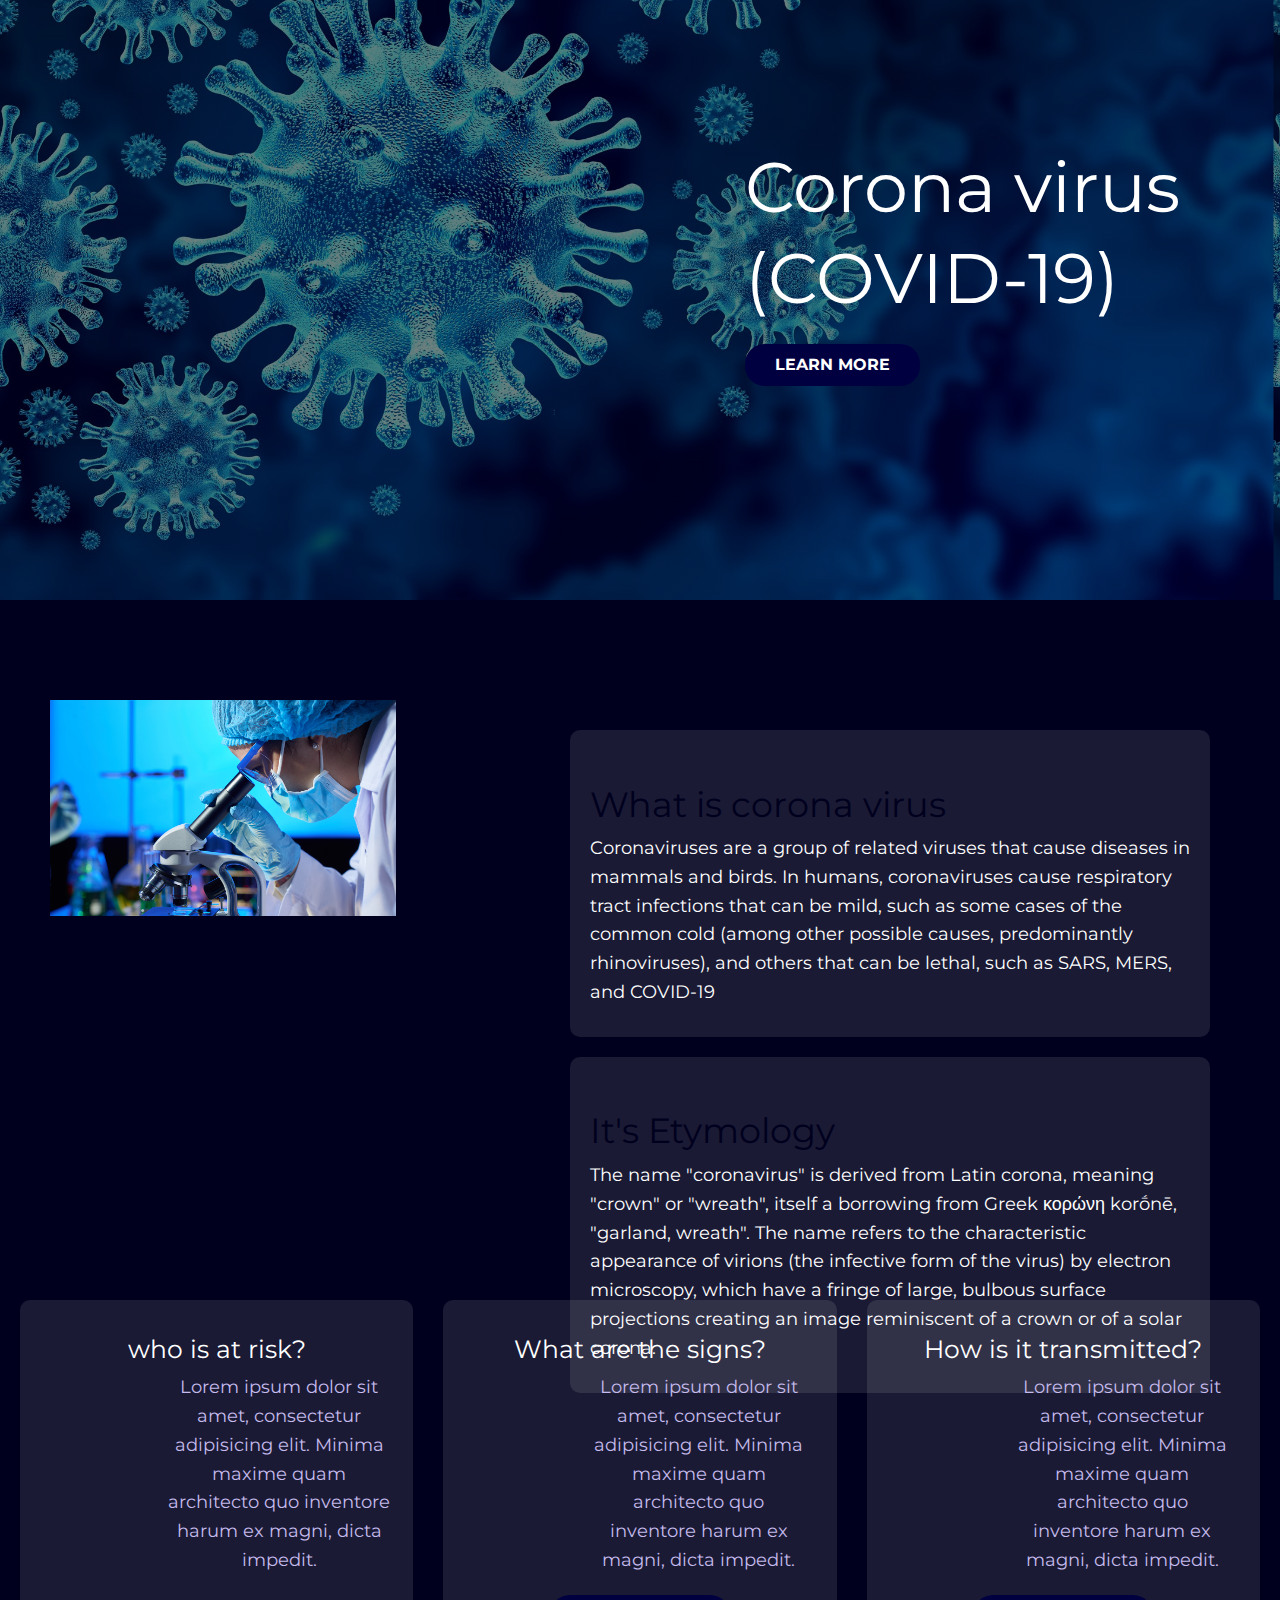
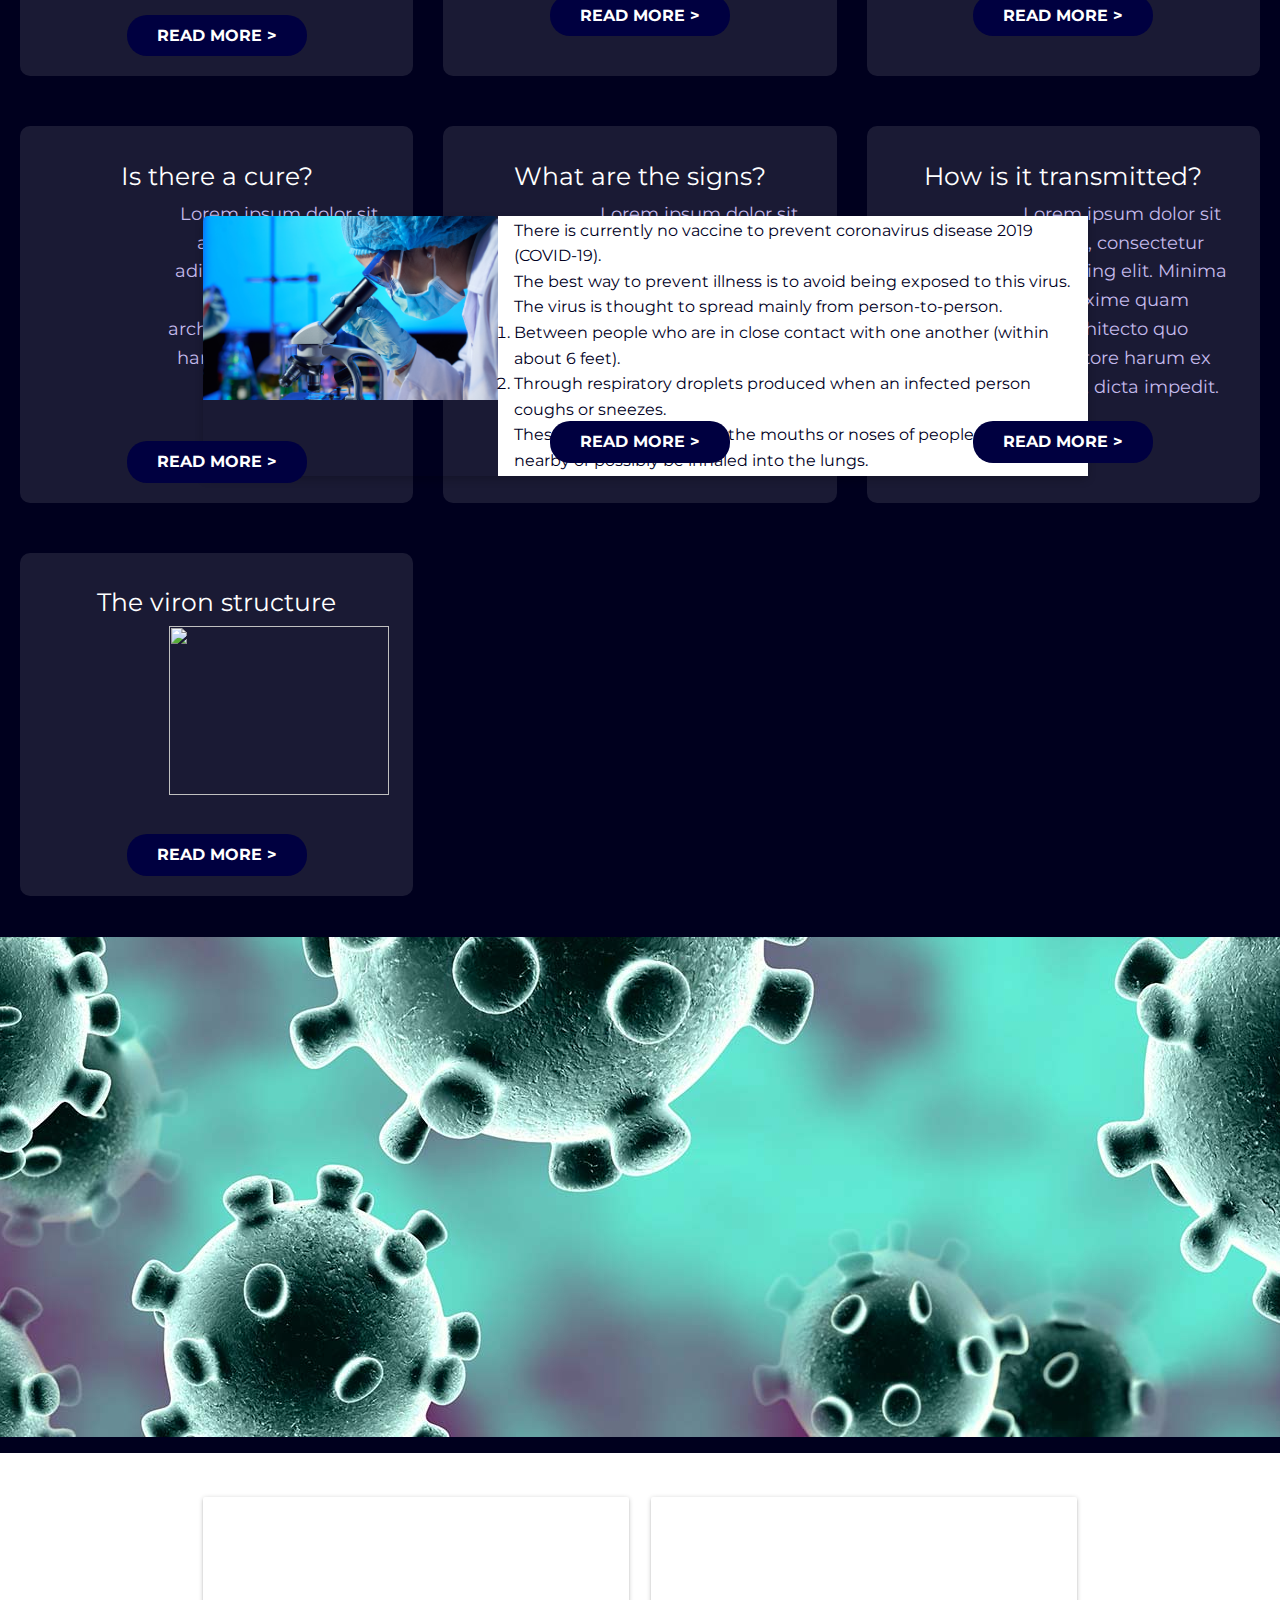
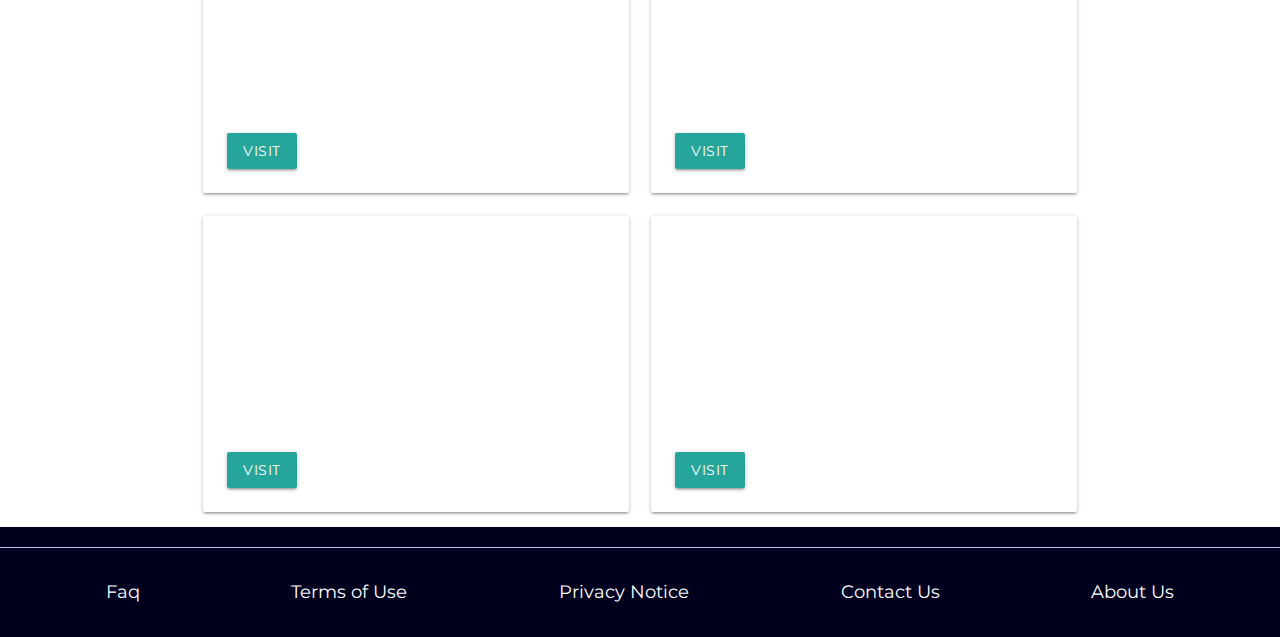
==== test.html @ 448b1ced "responsiveness" ====
<!DOCTYPE html>
<html lang="en">

<head>
    <meta charset="UTF-8">
    <meta name="viewport" content="width=device-width, initial-scale=1.0">
    <title>corona virus</title>
    <!-- font awesome -->
    <link rel="stylesheet" href="https://cdnjs.cloudflare.com/ajax/libs/font-awesome/5.13.0/css/all.min.css"
        integrity="sha256-h20CPZ0QyXlBuAw7A+KluUYx/3pK+c7lYEpqLTlxjYQ=" crossorigin="anonymous" />

    <!-- Compiled and minified materialize CSS -->
    <link rel="stylesheet" href="https://cdnjs.cloudflare.com/ajax/libs/materialize/1.0.0/css/materialize.min.css">

    <!-- local css -->
    <link rel="stylesheet" href="./css/style.css">
</head>

<body>
    <section class="section section-top">
        <div class="content rellax" data-rellax-speed="-1">
            <h1>Corona virus <br> (COVID-19)</h1>
            <a href="#" class="btns btn-primary">Learn More</a>
        </div>
    </section>

    <section class="section section-stream">
        <img class="play rellax" src="./imgs/showcase1.jpg" alt="" data-rellax-speed="1" data-rellax-xs-speed="5" />
        <div class="content rellax" data-rellax-speed="10">
            <div>
                <h2 class="primary-text">What is corona virus</h2>
                <p>
                    Coronaviruses are a group of related viruses that cause diseases in mammals and birds. In humans,
                    coronaviruses cause respiratory tract infections that can be mild, such as some cases of the common
                    cold (among other possible causes, predominantly rhinoviruses), and others that can be lethal, such
                    as SARS, MERS, and COVID-19
                </p>
            </div>
            <div>
                <h2 class="primary-text">It's Etymology</h2 class="secondary-text">
                <p>The name "coronavirus" is derived from Latin corona, meaning "crown" or "wreath", itself a borrowing
                    from Greek κορώνη korṓnē, "garland, wreath". The name refers to the characteristic appearance of
                    virions (the infective form of the virus) by electron microscopy, which have a fringe of large,
                    bulbous surface projections creating an image reminiscent of a crown or of a solar corona. </p>
            </div>
        </div>
    </section>

    <section class="section section-grid">
        <div class="rellax" data-rellax-speed="7" data-rellax-xs-speed="3">
            <div class="col s12 m4 l4">
                <h5 class="service-heading">who is at risk?</h5>
                <div class="row">
                    <div class="col s12 m3 l4">
                        <i class=" 	fa fa-heartbeat"></i>
                    </div>
                    <div class="col s12 m9 l8">
                        <p>Lorem ipsum dolor sit amet, consectetur adipisicing elit. Minima maxime
                            quam
                            architecto quo inventore harum ex magni, dicta impedit.</p>
                    </div>
                </div>
                <a href="#" class="waves-effect btns">Read more ></a>
            </div>
        </div>
        <div class="rellax" data-rellax-speed="4" data-rellax-xs-speed="3">
            <h5 class="service-heading">What are the signs?</h5>
            <div class="row">
                <div class="col s12 m3 l4">

                    <i class="fa fa-user-md"></i>
                </div>
                <div class="col s12 m9 l8">
                    <p>Lorem ipsum dolor sit amet, consectetur adipisicing elit. Minima maxime
                        quam
                        architecto quo inventore harum ex magni, dicta impedit.</p>

                </div>
                <a href="#" class="waves-effect btns">Read more ></a>
            </div>
        </div>
        <div class="rellax" data-rellax-speed="3" data-rellax-xs-speed="3">
            <h5 class="service-heading">How is it transmitted?</h5>
            <div class="row">
                <div class="col s12 m3 l4">

                    <i class="fa fa-medkit"></i>
                </div>
                <div class="col s12 m9 l8">
                    <p>Lorem ipsum dolor sit amet, consectetur adipisicing elit. Minima maxime
                        quam
                        architecto quo inventore harum ex magni, dicta impedit.</p>
                </div>
                <a href="#" class="waves-effect btns">Read more ></a>
            </div>
        </div>

        <!-- two -->
        <div class="rellax" data-rellax-speed="6" data-rellax-xs-speed="3">
            <div class="col s12 m4 l4">
                <h5 class="service-heading">Is there a cure?</h5>
                <div class="row">
                    <div class="col s12 m3 l4">
                        <i class=" 	fa fa-ambulance"></i>
                    </div>
                    <div class="col s12 m9 l8">
                        <p>Lorem ipsum dolor sit amet, consectetur adipisicing elit. Minima maxime
                            quam
                            architecto quo inventore harum ex magni, dicta impedit.</p>
                    </div>
                </div>
                <a href="#" class="waves-effect btns">Read more ></a>
            </div>
        </div>
        <div class="rellax" data-rellax-speed="4" data-rellax-xs-speed="3">
            <h5 class="service-heading">What are the signs?</h5>
            <div class="row">
                <div class="col s12 m3 l4">

                    <i class="fa fa-stethoscope"></i>
                </div>
                <div class="col s12 m9 l8">
                    <p>Lorem ipsum dolor sit amet, consectetur adipisicing elit. Minima maxime
                        quam
                        architecto quo inventore harum ex magni, dicta impedit.</p>

                </div>
                <a href="#" class="waves-effect btns">Read more ></a>
            </div>
        </div>
        <div class="rellax" data-rellax-speed="3" data-rellax-xs-speed="3">
            <h5 class="service-heading">How is it transmitted?</h5>
            <div class="row">
                <div class="col s12 m3 l4">

                    <i class="fa fa-wheelchair"></i>
                </div>
                <div class="col s12 m9 l8">
                    <p>Lorem ipsum dolor sit amet, consectetur adipisicing elit. Minima maxime
                        quam
                        architecto quo inventore harum ex magni, dicta impedit.</p>
                </div>
                <a href="#" class="waves-effect btns">Read more ></a>
            </div>
        </div>

        <div class="rellax" data-rellax-speed="6" data-rellax-xs-speed="3">
            <div class="col s12 m4 l4">
                <h5 class="service-heading">The viron structure</h5>
                <div class="row">
                    <div class="col s12 m3 l4">
                        <i class=" 	fa fa-virus"></i>
                    </div>
                    <div class="col s12 m9 l8">
                        <img alt=""
                            src="//upload.wikimedia.org/wikipedia/commons/thumb/e/e5/Coronavirus_virion_structure.svg/220px-Coronavirus_virion_structure.svg.png"
                            decoding="async" class="thumbimage"
                            srcset="//upload.wikimedia.org/wikipedia/commons/thumb/e/e5/Coronavirus_virion_structure.svg/330px-Coronavirus_virion_structure.svg.png 1.5x, //upload.wikimedia.org/wikipedia/commons/thumb/e/e5/Coronavirus_virion_structure.svg/440px-Coronavirus_virion_structure.svg.png 2x"
                            data-file-width="512" data-file-height="393" width="220" height="169">
                    </div>
                </div>
                <a href="#" class="waves-effect btns">Read more ></a>
            </div>
        </div>
    </section>

    <section class="card-area container">
        <div class="row">
            <div class="col s12">
                <div class="card-item">
                    <img src="./imgs/showcase1.jpg" class="responsive-img" alt="Avatar">
                    <div class="caption">
                        <ul>
                            <li>There is currently no vaccine to prevent coronavirus disease 2019
                                (COVID-19).</li>
                            <li>The best way to prevent illness is to avoid being exposed to this virus.
                            </li>
                            <li>The virus is thought to spread mainly from person-to-person.
                                <ol>
                                    <li>Between people who are in close contact with one another (within
                                        about 6 feet).</li>
                                    <li>Through respiratory droplets produced when an infected person coughs
                                        or sneezes.</li>
                                </ol>
                            </li>
                            <li>These droplets can land in the mouths or noses of people who are nearby or
                                possibly be inhaled into the lungs.</li>
                
                        </ul>
                    </div>
                  </div> 
                  
            </div>
        </div>
    </section>
    <!-- parallax section -->

    <section class="parrallax">

        <div class="parallax-container">
            <div class="parallax"><img src="./imgs/coronavirus_1.jpg"></div>
        </div>
        <article class="article white">
            <h5>Info from Centers for disease control</h5>
            <div class="row container">
                <div class="col s12 m6 l6">
                    <div class="iframe card-panel hoverable">
                        <span class="title">
                            <h5>health proffessionals</h5>
                        </span>
                        <iframe height="100%" width="100%"
                            src="https://www.cdc.gov/coronavirus/2019-ncov/hcp/index.html" frameborder="0"></iframe>
                        <a href="https://www.cdc.gov/coronavirus/2019-ncov/hcp/index.html" class="btn">Visit</a>
                    </div>
                </div>
                <div class="col s12 m6 l6">
                    <div class="iframe card-panel hoverable">
                        <span class="title">
                            <h5>healthcare-facilities</h5>
                        </span>
                        <iframe height="100%" width="100%"
                            src="https://www.cdc.gov/coronavirus/2019-ncov/healthcare-facilities/index.html"
                            frameborder="0"></iframe>
                        <a href="https://www.cdc.gov/coronavirus/2019-ncov/healthcare-facilities/index.html"
                            class="btn">Visit</a>
                    </div>
                </div>
                <div class="col s12 m6 l6">
                    <div class="iframe card-panel hoverable">
                        <span class="title">
                            <h5>laboratory</h5>
                        </span>
                        <iframe height="100%" width="100%"
                            src="https://www.cdc.gov/coronavirus/2019-ncov/lab/index.html" frameborder="0"></iframe>
                        <a href="https://www.cdc.gov/coronavirus/2019-ncov/lab/index.html" class="btn">Visit</a>
                    </div>
                </div>
                <div class="col s12 m6 l6">
                    <div class="iframe card-panel hoverable">
                        <span class="title">
                            <h5>laboratory</h5>
                        </span>
                        <iframe height="100%" width="100%"
                            src="https://www.cdc.gov/coronavirus/2019-ncov/lab/index.html" frameborder="0"></iframe>
                        <a href="https://www.cdc.gov/coronavirus/2019-ncov/lab/index.html" class="btn">Visit</a>
                    </div>
                </div>
            </div>
        </article>

    </section>

    <footer class="footer">
        <ul>
            <li><a href="#">Faq</a></li>
            <li><a href="#">Terms of Use</a></li>
            <li><a href="#">Privacy Notice</a></li>
            <li><a href="#">Contact Us</a></li>
            <li><a href="#">About Us</a></li>
        </ul>

        <!-- rellax library -->
        <script src="https://cdnjs.cloudflare.com/ajax/libs/rellax/1.12.1/rellax.min.js"
            integrity="sha256-+xf9aJnHocnmrigq2hIDJGBSAnJdF5NH+Ooe5J2PHiI=" crossorigin="anonymous"></script>

        <!-- Compiled and minified materialize JavaScript -->
        <script src="https://cdnjs.cloudflare.com/ajax/libs/materialize/1.0.0/js/materialize.min.js"></script>

        <script>
            M.AutoInit()
        </script>

        <script src="./js/script.js"></script>
</body>

</html>
---- css/style.css ----
/* globals */
@import url('https://fonts.googleapis.com/css?family=Montserrat&display=swap');

:root {
    /* --primary-color: #2d2254; */
    /* --primary-color:#000040; */
	/* --secondary--color: #f5c42f; */
    --primary-color:#00001E;
    --secondary--color:#000040;
	--text-color: #c5bbec;
}

* {
	box-sizing: border-box;
	margin: 0;
	padding: 0;
}

body {
	font-family: 'Montserrat', sans-serif;
	background: var(--primary-color);
	color: #fff;
	font-size: 18px;
	line-height: 1.6;
}

h1,
h2,
h3,
p {
	margin-bottom: 10px;
}

a {
	text-decoration: none;
	color: #fff;
}

ul {
	list-style: none;
}

.btns {
	display: inline-block;
	border: 0;
	background: var(--secondary--color);
	color: #fff;
	border-radius: 20px;
	padding: 8px 30px !important;
	text-transform: uppercase;
	font-weight: bold;
	font-size: 16px;
	margin-top: 10px;
}

.btns:hover {
    transform: scale(0.98) !important;
    background: var(--secondary--color) !important;
}

.primary-text {
	color: var(--primary-color);
}

.secondary-text {
	color: var(--secondary--color);
}

.section {
	position: relative;
	padding: 0 20px;
}
i.fa{
    font-size: 100px;
}

/* Section Top */
.section-top {
	min-height: 600px;
    background:linear-gradient( rgba(0, 0, 0, 0.5), rgba(0, 0, 0, 0.5) ), url('../imgs/showcase.jpg') no-repeat center center/cover;
}

.section-top h1 {
	font-size: 70px;
	line-height: 1.3;
}

.section-top .content {
	position: absolute;
    top: 100px;
    right: 100px;
    /* right: 20px; */
    /* width: 55%; */
}

/* Section Stream */
.section-stream {
	min-height: 700px;
	background: url('https://i.ibb.co/bsX6RV0/bg2.png') no-repeat center center/cover;
}

.section-stream h2 {
	font-size: 35px;
}

.section-stream .play {
	width: 27%;
	position: absolute;
	top: 100px;
	left: 50px;
}

.section-stream .content {
	position: absolute;
	width: 50%;
	top: 130px;
	right: 70px;
}

.section-stream .content > div, .section-grid > div {
	background: rgba(255, 255, 255, 0.1);
	padding: 20px;
	margin-bottom: 20px;
	border-radius: 10px;
}

/* Section Grid */
.section-grid {
	display: grid;
	grid-template-columns: repeat(3, 1fr);
	grid-gap: 30px;
	text-align: center;
}

.section-grid p {
	color: var(--text-color);
}

.section-grid .dot {
	font-size: 40px;
	padding-left: 2px;
}

/* section card */
.card-area{
    position: relative;
}
.card-area .card-item{
    position: absolute;
    top: -700px;
    color: var(--primary-color);
	font-size: medium;
	box-shadow: 0 4px 8px 0 rgba(0,0,0,0.2);
	transition: 0.3s;
	border-radius: 5px; /* 5px rounded corners */
	display: grid;
	grid-template-columns: 1fr 2fr;
}
.card-area .card-item:hover {
  box-shadow: 0 8px 16px 0 rgba(0,0,0,0.2);
}
.card-area .card-item .caption {
  padding: 2px 16px;
  background: #fff;
}
.card-area .card-item img{
    border-radius: 5px 5px 0 0;
  }



/* Footer */
.footer {
	border-top: var(--text-color) 1px solid;
	padding: 30px;
	margin-top: 20px;
}

.footer ul {
	display: flex;
	align-items: center;
	justify-content: space-around;
	text-align: center;
}

/* Mobile */
@media (max-width: 700px) {
	.section-top .content,
	.section-stream .play,
	.section-stream .content {
		position: static;
		width: 100%;
	}


	.section-top {
		min-height: 200px;
		padding-top: 20px;
	}

	.section-top .content ,.card-area{
		text-align: center;
	}

	.section-top .content h1 {
		font-size: 45px;
	}

	.section-stream {
		min-height: 400px;
	}

	.section-stream .play {
		width: 50%;
		display: block;
		margin: 30px auto;
	}

	.section-grid {
		display: block;
		margin-top: 0;
	}
	.card-area .card-item{
		top: -950px;
		display: block;
		width: 100%;
		margin: 0;
		text-align: left;
	}
	.card-area .card-item .caption{

		padding: 0;
	}

	.footer ul {
		display: block;
	}
}
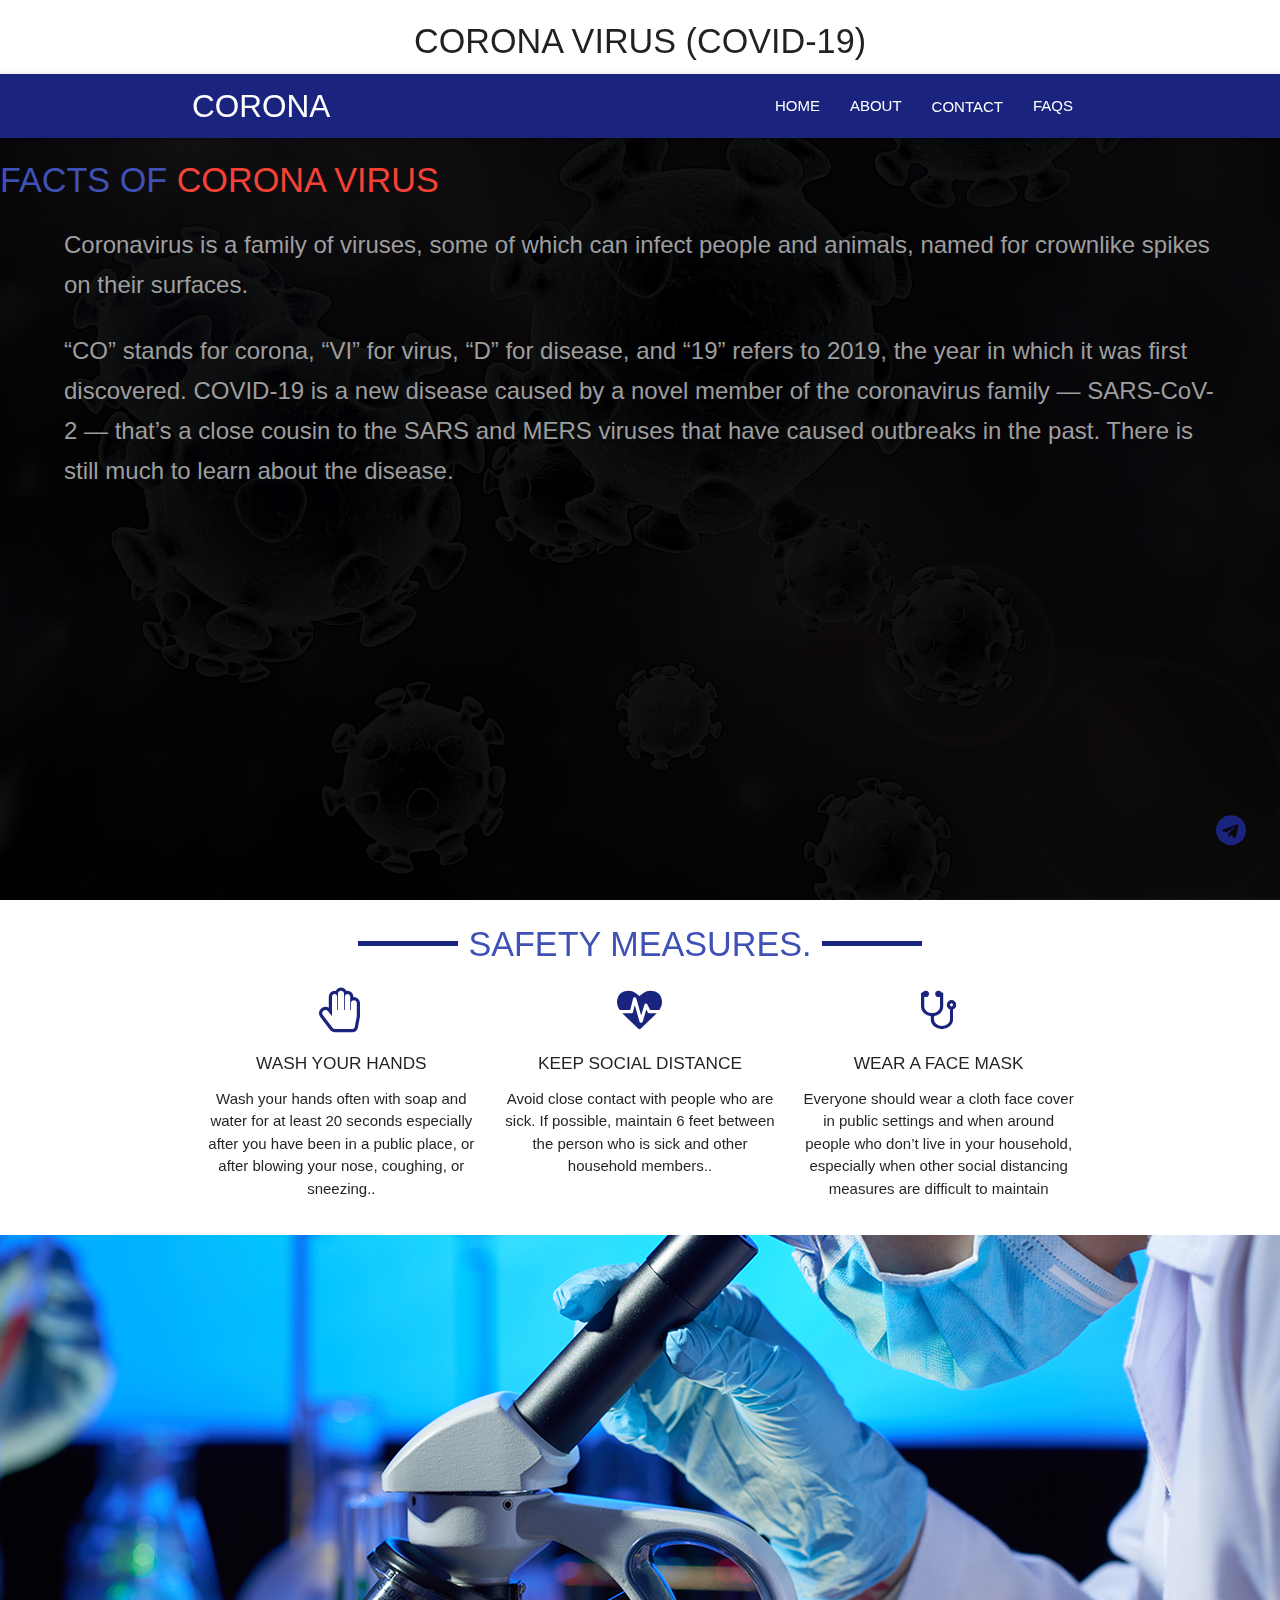
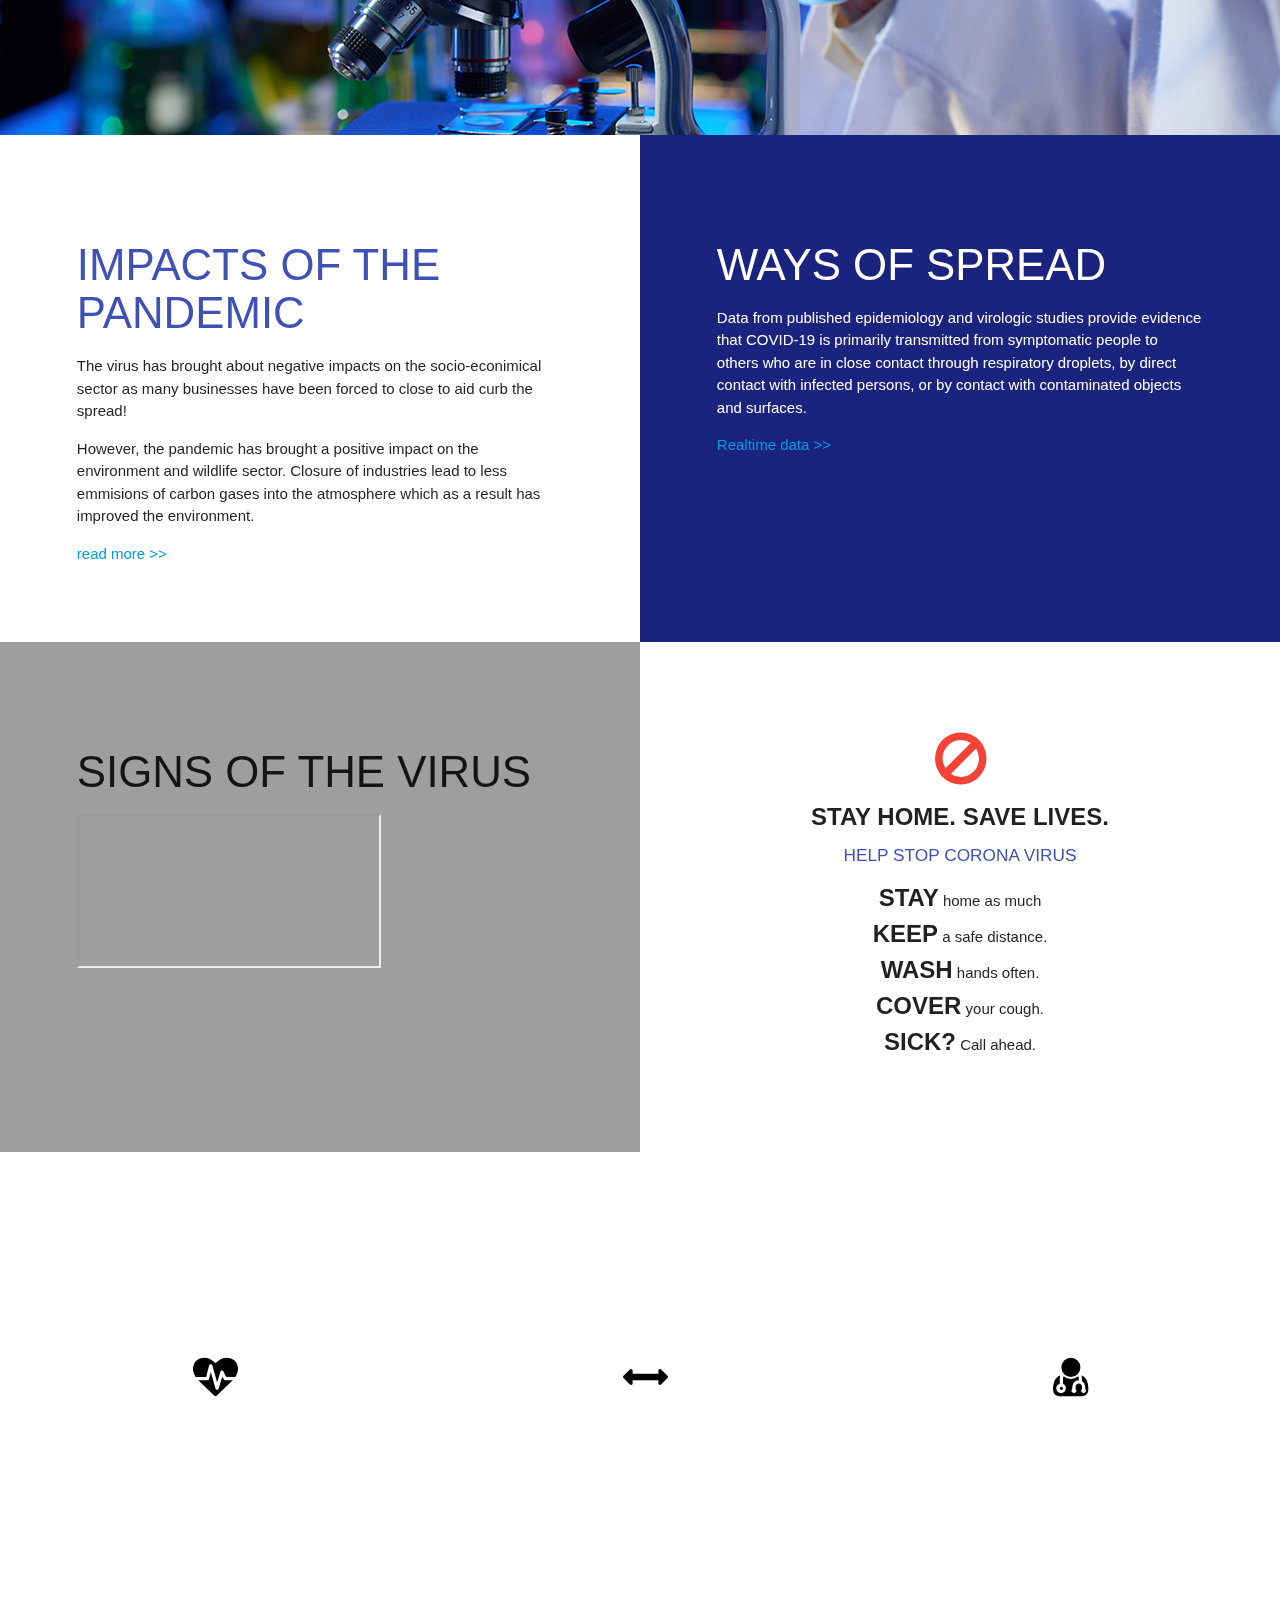
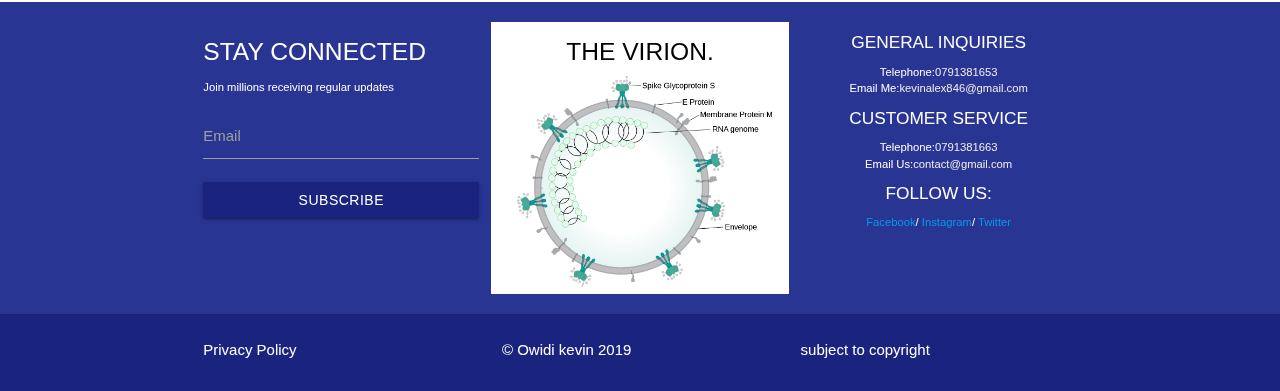
==== commit c6e8ed82: "final touches" ====
--- a/test.html
+++ b/test.html
@@ -4,273 +4,407 @@
 <head>
     <meta charset="UTF-8">
     <meta name="viewport" content="width=device-width, initial-scale=1.0">
-    <title>corona virus</title>
-    <!-- font awesome -->
-    <link rel="stylesheet" href="https://cdnjs.cloudflare.com/ajax/libs/font-awesome/5.13.0/css/all.min.css"
-        integrity="sha256-h20CPZ0QyXlBuAw7A+KluUYx/3pK+c7lYEpqLTlxjYQ=" crossorigin="anonymous" />
-
-    <!-- Compiled and minified materialize CSS -->
+    <title>Covid-19</title>
+    <!-- Compiled and minified CSS -->
     <link rel="stylesheet" href="https://cdnjs.cloudflare.com/ajax/libs/materialize/1.0.0/css/materialize.min.css">
-
-    <!-- local css -->
-    <link rel="stylesheet" href="./css/style.css">
+    <link rel="stylesheet" href="./assets/css/style.css">
+    <link rel="stylesheet" href="./assets/css/materialize.css">
+    <!-- font-awesome -->
+    <link rel="stylesheet" href="https://cdnjs.cloudflare.com/ajax/libs/font-awesome/4.7.0/css/font-awesome.min.css">
 </head>
 
 <body>
-    <section class="section section-top">
-        <div class="content rellax" data-rellax-speed="-1">
-            <h1>Corona virus <br> (COVID-19)</h1>
-            <a href="#" class="btns btn-primary">Learn More</a>
-        </div>
-    </section>
-
-    <section class="section section-stream">
-        <img class="play rellax" src="./imgs/showcase1.jpg" alt="" data-rellax-speed="1" data-rellax-xs-speed="5" />
-        <div class="content rellax" data-rellax-speed="10">
-            <div>
-                <h2 class="primary-text">What is corona virus</h2>
-                <p>
-                    Coronaviruses are a group of related viruses that cause diseases in mammals and birds. In humans,
-                    coronaviruses cause respiratory tract infections that can be mild, such as some cases of the common
-                    cold (among other possible causes, predominantly rhinoviruses), and others that can be lethal, such
-                    as SARS, MERS, and COVID-19
+    <header class="center">
+        <h4>corona virus (Covid-19)</h4>
+    </header>
+    <!-- nav -->
+    <div class="sticky-top #1a237e">
+        <nav class="#1a237e indigo darken-4">
+            <div class="nav-wrapper container">
+                <a href="#!" class="brand-logo">corona</a>
+                <a href="#" data-target="mobile-demo" class="sidenav-trigger"><i
+                        class="fa fa-bars fa-2x white-text"></i></a>
+                <ul class="right hide-on-med-and-down">
+                    <li><a href="index.html">Home</a></li>
+                    <li><a href="#modal1" class="modal-trigger">About</a></li>
+                    <li><a href="#contact" class="waves-effect">contact</a></li>
+                    <li><a href="#modal3" class="modal-trigger">faqs</a></li>
+                </ul>
+            </div>
+        </nav>
+
+        <ul class="sidenav" id="mobile-demo">
+            <li><a href="index.html">Home</a></li>
+            <li><a href="#about">About</a></li>
+            <li><a href="#contact">Contact</a></li>
+            <li><a href="faqs.html">faqs</a></li>
+        </ul>
+    </div>
+    <!-- main -->
+    <main>
+        <div class="showcase">
+            <div class="left">
+                <h4 class="indigo-text darken-4 lighten-3">Facts of <span class="red-text">corona virus</span> </h4>
+                <p class="flow-text grey-text">
+                    Coronavirus is a family of viruses, some of which can infect people and animals, named for crownlike
+                    spikes on their surfaces.
                 </p>
-            </div>
-            <div>
-                <h2 class="primary-text">It's Etymology</h2 class="secondary-text">
-                <p>The name "coronavirus" is derived from Latin corona, meaning "crown" or "wreath", itself a borrowing
-                    from Greek κορώνη korṓnē, "garland, wreath". The name refers to the characteristic appearance of
-                    virions (the infective form of the virus) by electron microscopy, which have a fringe of large,
-                    bulbous surface projections creating an image reminiscent of a crown or of a solar corona. </p>
-            </div>
-        </div>
-    </section>
-
-    <section class="section section-grid">
-        <div class="rellax" data-rellax-speed="7" data-rellax-xs-speed="3">
-            <div class="col s12 m4 l4">
-                <h5 class="service-heading">who is at risk?</h5>
+                <p class="flow-text grey-text">
+                    “CO” stands for corona, “VI” for virus, “D” for disease, and “19” refers to 2019, the year
+                    in which it was first discovered. COVID-19 is a new disease caused by a novel member of the
+                    coronavirus family — SARS-CoV-2 — that’s a close cousin to the SARS and MERS viruses that
+                    have caused outbreaks in the past. There is still much to learn about the disease.
+                </p>
+            </div>
+        </div>
+        <!-- article -->
+        <article>
+            <div class="container center">
+                <h4 class="center indigo-text darken-4 lighten4">Safety measures.</h4>
                 <div class="row">
-                    <div class="col s12 m3 l4">
-                        <i class=" 	fa fa-heartbeat"></i>
-                    </div>
-                    <div class="col s12 m9 l8">
-                        <p>Lorem ipsum dolor sit amet, consectetur adipisicing elit. Minima maxime
-                            quam
-                            architecto quo inventore harum ex magni, dicta impedit.</p>
-                    </div>
-                </div>
-                <a href="#" class="waves-effect btns">Read more ></a>
-            </div>
-        </div>
-        <div class="rellax" data-rellax-speed="4" data-rellax-xs-speed="3">
-            <h5 class="service-heading">What are the signs?</h5>
+                    <div class="col s12 m4 l4">
+                        <i class="fa fa-hand-stop-o fa-3x"></i>
+                        <h6>Wash Your hands</h6>
+                        <p>Wash your hands often with soap and water for at least 20 seconds especially after you have
+                            been in a public place, or after blowing your nose, coughing, or sneezing..</p>
+                    </div>
+                    <div class="col s12 m4 l4">
+                        <i class="fa fa-heartbeat fa-3x"></i>
+                        <h6>Keep social distance</h6>
+                        <p>Avoid close contact with people who are sick.
+                            If possible, maintain 6 feet between the person who is sick and other household members..
+                        </p>
+                    </div>
+                    <div class="col s12 m4 l4">
+                        <i class="fa fa-stethoscope fa-3x"></i>
+                        <h6>Wear a face mask</h6>
+                        <p>Everyone should wear a cloth face cover in public settings and when around people who don’t
+                            live in your household, especially when other social distancing measures are difficult to
+                            maintain</p>
+                    </div>
+                </div>
+            </div>
+
+            <!-- parallax -->
+            <div class="parallax-container">
+                <div class="parallax"><img src="./assets/imgs/showcase1.jpg"></div>
+            </div>
+            <section class="section">
+                <div class="first">
+                    <h3 class="indigo-text darken-4 lighten-3">Impacts of the pandemic</h3>
+
+                    <p>The virus has brought about negative impacts on the socio-econimical sector as many businesses
+                        have been forced to close to aid curb the spread!</p>
+                    <p>However, the pandemic has brought a positive impact on the environment and wildlife sector.
+                        Closure of industries lead to less emmisions of carbon gases into the atmosphere which as a
+                        result has improved the environment.</p>
+
+                    <a href="./assets/docs/Brief2-COVID-19-final-June2020.pdf" download>read more >></a>
+                </div>
+                <div class="second white-text #1a237e indigo darken-4">
+                    <h3 class="header">Ways of spread</h3>
+                    <p>
+                        Data from published epidemiology and virologic studies provide evidence that COVID-19 is
+                        primarily transmitted from symptomatic people to others who are in close contact through
+                        respiratory droplets, by direct contact with infected persons, or by contact with contaminated
+                        objects and surfaces.
+                    </p>
+                    <a href="https://www.worldometers.info/coronavirus/countries-where-coronavirus-has-spread/">Realtime
+                        data >></a>
+                </div>
+                <div class="third grey">
+                    <h3 class="header">signs of the virus</h3>
+                    <iframe src="https://www.youtube.com/embed/n6QwnzbRUyA?autoplay=1"></iframe>
+                    </iframe>
+                </div>
+                <div class="fourth center">
+                    <i class="fa fa-ban fa-4x red-text"></i> <br>
+                    <b>STAY HOME. SAVE LIVES.</b>
+                    <small>
+                        <h6 class="indigo-text darken-4 lighten-3">help stop corona virus</h6>
+                    </small>
+                    <ul>
+                        <li><b>STAY</b> home as much</li>
+                        <li><b>KEEP</b> a safe distance.</li>
+                        <li><b>WASH</b> hands often.</li>
+                        <li><b>COVER</b> your cough.</li>
+                        <li><b>SICK?</b> Call ahead.</li>
+                    </ul>
+                </div>
+            </section>
+            <section class="content center">
+                <!-- Modal Trigger -->
+                <span>
+                    <a class="waves-effect waves-light modal-trigger" href="#modal1"><i
+                            class="fa fa-heartbeat fa-3x"></i></a>
+                    <a class="waves-effect waves-light modal-trigger" href="#modal2"><i
+                            class="fa fa-arrows-h fa-3x"></i></a>
+                    <a class="waves-effect waves-light modal-trigger" href="#modal3"><i
+                            class="fa fa-user-md fa-3x"></i></a>
+                </span>
+            </section>
+
+        </article>
+        <!-- fixed social button -->
+        <section class="">
+            <div class="fixed-action-btn" style="bottom: 45px; right: 24px;">
+                <i class="fa fa-telegram small mdi-editor-mode-edit"></i>
+
+                <ul>
+                    <li><a href="#" target="_blank" class="btn-floating #007bb5  light-blue accent-3 social linkedin"
+                            style="transform: scaleY(0.4) scaleX(0.4) translateY(40px); opacity: 0;"><i
+                                class="fa fa-linkedin"></i></a></li>
+                    <li>
+                        <a href="#" target="_blank" class="btn-floating #4dc247 green lighten-1 social whatsapp"
+                            style="transform: scaleY(0.4) scaleX(0.4) translateY(40px); opacity: 0;">
+                            <i class="fa fa-whatsapp"></i>
+                            <i class="large mdi-editor-insert-invitation"></i>
+                        </a>
+                    </li>
+                    <li><a href="#" target="_blank" class="btn-floating #303f9f indigo darken-2 social facebook"
+                            style="transform: scaleY(0.4) scaleX(0.4) translateY(40px); opacity: 0;"><i
+                                class="fa fa-facebook"></i></a></li>
+                    <li><a href="#" target="_blank" class="btn-floating blue social twitter"
+                            style="transform: scaleY(0.4) scaleX(0.4) translateY(40px); opacity: 0;"><i
+                                class="fa fa-twitter"></i></a></li>
+                </ul>
+            </div>
+        </section>
+
+        <footer class="page-footer #1a237e indigo darken-3">
+            <div class="container">
+                <div class="row">
+                    <div class="col m4 l4 s12">
+                        <h5>stay connected</h5>
+                        <small>Join millions receiving regular updates</small>
+                        <form>
+
+                            <div class="input-field">
+                                <input id="email" type="email" class="validate">
+                                <label for="email" data-error="wrong" data-success="right">Email</label>
+                            </div>
+                            <div class="input-field">
+                                <button type="submit" class="btn #1a237e indigo darken-4 right"
+                                    style="width: 100%;">Subscribe</button>
+                            </div>
+                            <br>
+                        </form>
+                        <!-- <div class="flex">
+                        <i class="fa fa-instagram fa-2x"></i>
+                        <i class="fa fa-facebook fa-2x"></i>
+                        <i class="fa fa-linkedin fa-2x"></i>
+                        <i class="fa fa-twitter fa-2x"></i>
+                    </div> -->
+                    </div>
+                    <div class="col m4 l4 s12 center white">
+                        <h5 class="black-text">The virion.</h5>
+                        <img src="./assets/imgs/virion.png" alt="" class="responsive-img">
+                    </div>
+                    <div class="col l4 m4 s12 center">
+                        <div class="block">
+                            <small>
+                                <h6 class="white-text">general inquiries</h6>
+                            </small>
+                            <small>
+                                <ul>
+                                    <li>Telephone:<a class="grey-text text-lighten-3" href="#!">0791381653</a></li>
+                                    <li>Email Me:<a class="grey-text text-lighten-3"
+                                            href="#!">kevinalex846@gmail.com</a></li>
+                                </ul>
+                            </small>
+                        </div>
+                        <div class="block">
+                            <small>
+                                <h6 class="white-text">Customer Service</h6>
+                            </small>
+                            <small>
+                                <ul>
+                                    <li>Telephone:<a class="grey-text text-lighten-3" href="#!">0791381663</a></li>
+                                    <li>Email Us:<a class="grey-text text-lighten-3" href="#!">contact@gmail.com</a>
+                                    </li>
+                                </ul>
+                            </small>
+                        </div>
+                        <div class="block">
+                            <small>
+                                <h6 class="white-text">Follow us:</h6>
+                            </small>
+                            <small>
+                                <a href="http://facebook.com" target="_blank" rel="noopener noreferrer">Facebook</a>/ <a
+                                    href="http://instagram.com" target="_blank" rel="noopener noreferrer">Instagram</a>/
+                                <a href="http://twitter.com" target="_blank" rel="noopener noreferrer">Twitter</a>
+                            </small>
+                        </div>
+                    </div>
+                </div>
+                <!-- my contact -->
+                <!-- <a id="socio-contact" class="waves-effect waves-light btn btn-floating right"><i class="fa fa-facebook-messenger"></i></a> -->
+            </div>
+            <div class="footer-copyright #1a237e indigo darken-4">
+                <div class="container">
+                    <ul class="row">
+                        <li class="col s12 m4 l4"><a href="#" class="nav-link white-text">Privacy Policy</a></li>
+                        <li class="col s12 m4 l4"><a href="#" class="nav-link white-text">&copy; Owidi kevin 2019</a>
+                        </li>
+                        <li class="col s12 m4 l4"><a href="#" class="nav-link white-text">subject to copyright</a></li>
+                    </ul>
+                </div>
+            </div>
+        </footer>
+
+    </main>
+
+
+
+    <!-- modals -->
+    <div id="modal1" class="modal bottom-sheet">
+        <div class="modal-content">
+            <h4 class="indigo-text center">STAY SAFE</h4>
+            <h6 class="indigo-text center">Help flatten the curve</h6>
             <div class="row">
-                <div class="col s12 m3 l4">
-
-                    <i class="fa fa-user-md"></i>
-                </div>
-                <div class="col s12 m9 l8">
-                    <p>Lorem ipsum dolor sit amet, consectetur adipisicing elit. Minima maxime
-                        quam
-                        architecto quo inventore harum ex magni, dicta impedit.</p>
-
-                </div>
-                <a href="#" class="waves-effect btns">Read more ></a>
-            </div>
-        </div>
-        <div class="rellax" data-rellax-speed="3" data-rellax-xs-speed="3">
-            <h5 class="service-heading">How is it transmitted?</h5>
+                <div class="col s12 m4 l4">
+                    <h4>Why stay home.</h4>
+                    <p>COVID-19 and related isolation measures have led to children spending more time socialising,
+                        learning and playing online. End Violence has teamed up with our partners in the technology
+                        industry, including Microsoft, Facebook, Google, Twitter, Roblox and Snapchat, to develop a new
+                        campaign to help keep children safe in this rapidly changing environment.</p>
+                </div>
+                <div class="col s12 m4 l4">
+                    <h4 class="indigo-text">Be obedient</h4>
+                    <img src="./assets/imgs/posters/two.jpg" alt="" class="responsive-img">
+                </div>
+                <div class="col s12 m4 l4">
+                    <h4 class="indigo-text">Have a family time</h4>
+                    <img src="./assets/imgs/posters/one.jpg" alt="" class="responsive-img">
+
+                </div>
+            </div>
+            <div class="container">
+                <h4 class="center indigo-text">We regularly update our content</h4>
+                <img src="./assets/imgs/posters/about.png" alt="" class="responsive-img">
+            </div>
+            <div class="container">
+                <h4 class="center indigo-text">Know the history.</h4>
+                <iframe src="https://www.labmanager.com/lab-health-and-safety/covid-19-a-history-of-coronavirus-22021"
+                    width="100%" height="300px" frameborder="0"></iframe>
+            </div>
+        </div>
+        <div class="modal-footer">
+            <a href="#!" class="modal-close waves-effect waves-green btn-flat">Close</a>
+        </div>
+    </div>
+    <div id="modal2" class="modal bottom-sheet">
+        <div class="modal-content">
+            <h4 class="center indigo-text">keep distance</h4>
             <div class="row">
-                <div class="col s12 m3 l4">
-
-                    <i class="fa fa-medkit"></i>
-                </div>
-                <div class="col s12 m9 l8">
-                    <p>Lorem ipsum dolor sit amet, consectetur adipisicing elit. Minima maxime
-                        quam
-                        architecto quo inventore harum ex magni, dicta impedit.</p>
-                </div>
-                <a href="#" class="waves-effect btns">Read more ></a>
-            </div>
-        </div>
-
-        <!-- two -->
-        <div class="rellax" data-rellax-speed="6" data-rellax-xs-speed="3">
-            <div class="col s12 m4 l4">
-                <h5 class="service-heading">Is there a cure?</h5>
-                <div class="row">
-                    <div class="col s12 m3 l4">
-                        <i class=" 	fa fa-ambulance"></i>
-                    </div>
-                    <div class="col s12 m9 l8">
-                        <p>Lorem ipsum dolor sit amet, consectetur adipisicing elit. Minima maxime
-                            quam
-                            architecto quo inventore harum ex magni, dicta impedit.</p>
-                    </div>
-                </div>
-                <a href="#" class="waves-effect btns">Read more ></a>
-            </div>
-        </div>
-        <div class="rellax" data-rellax-speed="4" data-rellax-xs-speed="3">
-            <h5 class="service-heading">What are the signs?</h5>
+
+
+                <div class="col s12 m4 l4">
+                    <h5>What is social distancing</h5>
+                    <p class="flow-text">
+                        Social distancing, also called “physical distancing,” means keeping a safe space between
+                        yourself and other people who are not from your household.
+                    </p>
+                    <p class="flow-text">
+                        To practice social or physical distancing, stay at least 6 feet (about 2 arms’ length) from
+                        other people who are not from your household in both indoor and outdoor spaces.
+                    </p>
+                    <p class="flow-text">
+                        Social distancing should be practiced in combination with other everyday preventive actions to
+                        reduce the spread of COVID-19, including wearing cloth face coverings, avoiding touching your
+                        face with unwashed hands, and frequently washing your hands with soap and water for at least 20
+                        seconds.
+                    </p>
+                </div>
+                <div class="col s12 m4 l4">
+                    <h5 class="center">Tips for Social Distancing</h5>
+                    <ol>
+                        <li>Know Before You Go</li>
+                        <li>Prepare for Transportation</li>
+                        <li>Limit Contact When Running Errands</li>
+                        <li>Choose Safe Social Activities</li>
+                        <li>Keep Distance at Events and Gatherings</li>
+                        <li>Stay Distanced While Being Active</li>
+                    </ol>
+                </div>
+                <div class="col s12 m4 l4">
+                    <h5>the Demo</h5>
+                    <iframe width="335" height="189" src="https://www.youtube.com/embed/nOa8wIhQdzo" frameborder="0"
+                        allow="accelerometer; autoplay; encrypted-media; gyroscope; picture-in-picture"
+                        allowfullscreen></iframe>
+                </div>
+            </div>
+        </div>
+        <div class="modal-footer">
+            <a href="#!" class="modal-close waves-effect waves-green btn-flat"></a>
+        </div>
+    </div>
+    <div id="modal3" class="modal bottom-sheet">
+        <div class="modal-content container">
+            <h4>How to Protect Yourself & Others</h4>
+            <p>Expand your knowledge:</p>
+            <blockquote cite="https://www.cdc.gov/coronavirus/2019-ncov/prevent-getting-sick/index.html">
+
+            </blockquote>
+
             <div class="row">
-                <div class="col s12 m3 l4">
-
-                    <i class="fa fa-stethoscope"></i>
-                </div>
-                <div class="col s12 m9 l8">
-                    <p>Lorem ipsum dolor sit amet, consectetur adipisicing elit. Minima maxime
-                        quam
-                        architecto quo inventore harum ex magni, dicta impedit.</p>
-
-                </div>
-                <a href="#" class="waves-effect btns">Read more ></a>
-            </div>
-        </div>
-        <div class="rellax" data-rellax-speed="3" data-rellax-xs-speed="3">
-            <h5 class="service-heading">How is it transmitted?</h5>
-            <div class="row">
-                <div class="col s12 m3 l4">
-
-                    <i class="fa fa-wheelchair"></i>
-                </div>
-                <div class="col s12 m9 l8">
-                    <p>Lorem ipsum dolor sit amet, consectetur adipisicing elit. Minima maxime
-                        quam
-                        architecto quo inventore harum ex magni, dicta impedit.</p>
-                </div>
-                <a href="#" class="waves-effect btns">Read more ></a>
-            </div>
-        </div>
-
-        <div class="rellax" data-rellax-speed="6" data-rellax-xs-speed="3">
-            <div class="col s12 m4 l4">
-                <h5 class="service-heading">The viron structure</h5>
-                <div class="row">
-                    <div class="col s12 m3 l4">
-                        <i class=" 	fa fa-virus"></i>
-                    </div>
-                    <div class="col s12 m9 l8">
-                        <img alt=""
-                            src="//upload.wikimedia.org/wikipedia/commons/thumb/e/e5/Coronavirus_virion_structure.svg/220px-Coronavirus_virion_structure.svg.png"
-                            decoding="async" class="thumbimage"
-                            srcset="//upload.wikimedia.org/wikipedia/commons/thumb/e/e5/Coronavirus_virion_structure.svg/330px-Coronavirus_virion_structure.svg.png 1.5x, //upload.wikimedia.org/wikipedia/commons/thumb/e/e5/Coronavirus_virion_structure.svg/440px-Coronavirus_virion_structure.svg.png 2x"
-                            data-file-width="512" data-file-height="393" width="220" height="169">
-                    </div>
-                </div>
-                <a href="#" class="waves-effect btns">Read more ></a>
-            </div>
-        </div>
-    </section>
-
-    <section class="card-area container">
-        <div class="row">
-            <div class="col s12">
-                <div class="card-item">
-                    <img src="./imgs/showcase1.jpg" class="responsive-img" alt="Avatar">
-                    <div class="caption">
-                        <ul>
-                            <li>There is currently no vaccine to prevent coronavirus disease 2019
-                                (COVID-19).</li>
-                            <li>The best way to prevent illness is to avoid being exposed to this virus.
-                            </li>
-                            <li>The virus is thought to spread mainly from person-to-person.
-                                <ol>
-                                    <li>Between people who are in close contact with one another (within
-                                        about 6 feet).</li>
-                                    <li>Through respiratory droplets produced when an infected person coughs
-                                        or sneezes.</li>
-                                </ol>
-                            </li>
-                            <li>These droplets can land in the mouths or noses of people who are nearby or
-                                possibly be inhaled into the lungs.</li>
-                
-                        </ul>
-                    </div>
-                  </div> 
-                  
-            </div>
-        </div>
-    </section>
-    <!-- parallax section -->
-
-    <section class="parrallax">
-
-        <div class="parallax-container">
-            <div class="parallax"><img src="./imgs/coronavirus_1.jpg"></div>
-        </div>
-        <article class="article white">
-            <h5>Info from Centers for disease control</h5>
-            <div class="row container">
                 <div class="col s12 m6 l6">
-                    <div class="iframe card-panel hoverable">
-                        <span class="title">
-                            <h5>health proffessionals</h5>
-                        </span>
-                        <iframe height="100%" width="100%"
-                            src="https://www.cdc.gov/coronavirus/2019-ncov/hcp/index.html" frameborder="0"></iframe>
-                        <a href="https://www.cdc.gov/coronavirus/2019-ncov/hcp/index.html" class="btn">Visit</a>
+                    <div class="card">
+                        <div class="card-image waves-effect waves-block waves-light">
+                            <img class="activator" src="./assets/imgs/posters/prevent-getting-sick-landing.jpg">
+                        </div>
+                        <div class="card-content">
+                            <span class="card-title activator grey-text text-darken-4">Wash your hands<i
+                                    class="fa fa-caret-down right"></i></span>
+                            <p><a href="https://www.cdc.gov/coronavirus/2019-ncov/prevent-getting-sick/prevention.html">Learn
+                                    More>></a></p>
+                        </div>
+                        <div class="card-reveal">
+                            <span class="card-title grey-text text-darken-4">Why wash your hands<i
+                                    class="fa fa-times right"></i></span>
+                            <p>Handwashing with soap removes germs from hands. This helps prevent infections because:
+                                People
+                                frequently touch their eyes, nose, and mouth without even realizing it. Germs can get
+                                into the
+                                body through the eyes, nose and mouth and make us sick</p>
+                        </div>
                     </div>
                 </div>
                 <div class="col s12 m6 l6">
-                    <div class="iframe card-panel hoverable">
-                        <span class="title">
-                            <h5>healthcare-facilities</h5>
-                        </span>
-                        <iframe height="100%" width="100%"
-                            src="https://www.cdc.gov/coronavirus/2019-ncov/healthcare-facilities/index.html"
-                            frameborder="0"></iframe>
-                        <a href="https://www.cdc.gov/coronavirus/2019-ncov/healthcare-facilities/index.html"
-                            class="btn">Visit</a>
-                    </div>
-                </div>
-                <div class="col s12 m6 l6">
-                    <div class="iframe card-panel hoverable">
-                        <span class="title">
-                            <h5>laboratory</h5>
-                        </span>
-                        <iframe height="100%" width="100%"
-                            src="https://www.cdc.gov/coronavirus/2019-ncov/lab/index.html" frameborder="0"></iframe>
-                        <a href="https://www.cdc.gov/coronavirus/2019-ncov/lab/index.html" class="btn">Visit</a>
-                    </div>
-                </div>
-                <div class="col s12 m6 l6">
-                    <div class="iframe card-panel hoverable">
-                        <span class="title">
-                            <h5>laboratory</h5>
-                        </span>
-                        <iframe height="100%" width="100%"
-                            src="https://www.cdc.gov/coronavirus/2019-ncov/lab/index.html" frameborder="0"></iframe>
-                        <a href="https://www.cdc.gov/coronavirus/2019-ncov/lab/index.html" class="btn">Visit</a>
-                    </div>
-                </div>
-            </div>
-        </article>
-
-    </section>
-
-    <footer class="footer">
-        <ul>
-            <li><a href="#">Faq</a></li>
-            <li><a href="#">Terms of Use</a></li>
-            <li><a href="#">Privacy Notice</a></li>
-            <li><a href="#">Contact Us</a></li>
-            <li><a href="#">About Us</a></li>
-        </ul>
-
-        <!-- rellax library -->
-        <script src="https://cdnjs.cloudflare.com/ajax/libs/rellax/1.12.1/rellax.min.js"
-            integrity="sha256-+xf9aJnHocnmrigq2hIDJGBSAnJdF5NH+Ooe5J2PHiI=" crossorigin="anonymous"></script>
-
-        <!-- Compiled and minified materialize JavaScript -->
-        <script src="https://cdnjs.cloudflare.com/ajax/libs/materialize/1.0.0/js/materialize.min.js"></script>
-
-        <script>
-            M.AutoInit()
-        </script>
-
-        <script src="./js/script.js"></script>
+                    <iframe src="https://www.youtube.com/embed/-LKVUarhtvE" height="236px" width="100%"
+                        frameborder="0"></iframe>
+                </div>
+            </div>
+            <h3 class="indigo-text center">FAQS</h3>
+            <div class="container">
+                <!-- more info -->
+                <h5>How does it differ with other viruses?</h5>
+                <img src="./assets/imgs/posters/coronavirus-graphic-web-feature.jpg" alt="" class="responsive-img">
+            </div>
+            <div class="container">
+                <h6>How to handle the infected</h6>
+                <img src="./assets/imgs/posters/doc.jpg" alt="" class="responsive-img">
+            </div>
+            <div class="container">
+                <h6>Did they really come from bats?</h6>
+                <img src="./assets/imgs/posters/battie.jpg" alt="" class="responsive-img">
+            </div>
+
+
+        </div>
+        <div class="modal-footer">
+            <a href="#!" class="modal-close waves-effect waves-green btn-flat">Close</a>
+        </div>
+    </div>
+    <!-- Compiled and minified JavaScript -->
+    <script src="https://cdnjs.cloudflare.com/ajax/libs/materialize/1.0.0/js/materialize.min.js"></script>
+    <script src="./assets/js/script.js"></script>
+    <script src="./assets/js/materialize.js"></script>
+    <!-- font -->
+    <script defer src="/your-path-to-fontawesome/js/all.js"></script>
+    <script>
+        M.AutoInit();
+    </script>
 </body>
 
 </html>--- a/assets/css/style.css
+++ b/assets/css/style.css
@@ -0,0 +1,297 @@
+i.fa{
+    padding: 20px !important;
+    color: #1a237e;
+}
+b{
+    font-size: 30px;
+    font-weight: 700;
+}
+ul li{
+    list-style: none;
+}
+
+ol li{
+    list-style: disc;
+}
+p.flow-text{
+    font-size: 24px;
+}
+a.nav-link{
+    color:#1a237e;
+}
+h1,h2,h3,h4,h5,h6{
+    text-transform: uppercase;
+}
+header{
+    background: white;
+}
+nav{
+    text-transform: uppercase;
+}
+.sticky-top{
+    position: sticky;
+}
+.showcase{
+    background: linear-gradient(rgb(0, 0, 0,0.9), rgba(0, 0, 0, 0.9)),url('../imgs/covid.jpg') no-repeat;
+    background-attachment: fixed;
+    background-size: cover;
+    height: 85vh !important;
+}
+.showcase .show-text{
+    text-align: left !important;
+}
+.showcase .show-text div{
+    margin: 20% auto 20% auto;
+}
+.showcase .show-text h3{
+    color: #1a237e;
+    /* margin: 2% auto; */
+}
+.showcase h3::before{
+    content: "";
+    height: 10px;
+    width: 100px;
+    background: #fff;
+    display: inline-block;
+    margin:0 10px 5px 10px;
+}
+.showcase h3::after{
+    content: "";
+    height: 10px;
+    width: 100px;
+    background: #fff;
+    display: inline-block;
+    margin:0 10px 5px 10px;
+}
+.showcase p.flow-text{
+    font-family: 'Montserrat',sans-serif;
+    line-height: 40px;
+    margin: 2% auto;
+    /* width: 90%; */
+    text-align: left !important;
+    overflow-y: hidden;
+    font-size: 24px !important;
+    /* padding: 20px; */
+}
+.showcase .show-text{
+        margin: 0;
+        text-align: center;
+    }
+.showcase img.responsive-img{
+        
+        width: 90%;
+        margin: 10% auto;
+    }
+
+article h4::before{
+    content: "";
+    height: 5px;
+    width: 100px;
+    background: #1a237e;
+    display: inline-block;
+    margin:0 10px 10px 10px;
+}
+article h4::after{
+    content: "";
+    height: 5px;
+    width: 100px;
+    background: #1a237e;
+    display: inline-block;
+    margin:0 10px 10px 10px;
+}
+section.content{
+    background: linear-gradient(rgba(0,0,0,0.85), rgba(0,0,0,0.85)),url('../imgs/Coronavirus-Detection.jpg');
+    height: 50vh;
+    background-attachment: fixed;
+    align-content: center;
+}
+section.content span{
+    display: flex;
+    justify-content: space-around;
+}
+.contact ul{
+    display: flex;
+    align-items: center;
+}
+.section{
+    display: grid;
+    grid-template-columns: repeat(2,1fr);
+    padding: 0 !important;
+    
+}
+section.section div{
+    margin: 0;
+    padding: 12%;
+}
+
+section.section div.left{
+    color: #fff;
+}
+section.content{
+    padding: 0 !important;
+
+}
+section.content span a{
+    margin: 10% 0% 10% 0%;
+    border-radius: 30px;
+    background-color: #fff;
+    mix-blend-mode: screen;
+}
+section.content span i{
+    /* color: rgba(255, 255, 255, 0.87); */
+    color: black;
+}
+footer{
+    background: #1a1a1a;
+    color: #808080;
+}
+footer div.flex{
+    display: flex;
+    justify-content: space-around;
+}
+.footer-content{
+    background-size: cover;
+    background: linear-gradient(rgb(0, 0, 0,0.9),rgba(0, 0, 0, 0.938)),url('../imgs/sn-hepatitis.jpg');
+    background-size: cover;
+    height: 50vh;
+    background-attachment: fixed;
+    display: flex;
+    justify-content: center;
+    align-content: center;
+}
+.footer-content span{
+    font-family: 'Montserrat',sans-serif;
+    line-height: 36px;
+    overflow-y: hidden;
+    font-size: 24px !important;
+}
+/* copyright */
+footer div.copyright{
+    padding: 5px;
+    color: #fff !important;
+    border-top: 1px solid black;
+}
+
+
+@media (max-width: 576px) { 
+    i.fa{
+        padding: 10px !important;
+    }
+    b{
+        font-size: 24px;
+        font-weight: 500;
+    }
+    p.flow-text{
+        font-size: 8px;
+    }
+    .showcase{
+        height: 60vh;
+    }
+    .showcase p.flow-text{
+    width: 100%;
+    text-align: left;
+    overflow-y: hidden;
+    font-size: 16px;
+}
+    .showcase .show-text{
+        margin: 0;
+        text-align: center;
+
+    }
+    section.section{
+        display: block;
+        width: 100%;
+        
+    }
+
+ }
+
+
+ /* faqs */
+ 
+@media (max-width: 768px) { 
+    i.fa{
+        padding: 10px !important;
+    }
+    b{
+        font-size: 24px;
+        font-weight: 500;
+    }
+    p.flow-text{
+        font-size: 8px;
+    }
+    .showcase{
+        height: 60vh;
+    }
+    .showcase p.flow-text{
+    width: 90%;
+    text-align: center;
+    overflow-y: hidden;
+    font-size: 16px;
+}
+    .showcase .show-text{
+        margin: 0;
+        text-align: center;
+
+    }
+    section.section{
+        display: block;
+        
+    }
+ }
+
+
+@media (max-width: 992px) { 
+    i.fa{
+        padding: 10px !important;
+    }
+    b{
+        font-size: 24px;
+        font-weight: 500;
+    }
+    p.flow-text{
+        font-size: 8px;
+    }
+    .showcase{
+        height: 68vh;
+    }
+    .showcase p.flow-text{
+    width: 90%;
+    text-align: center;
+    overflow-y: hidden;
+    font-size: 16px;
+}
+    .showcase .show-text{
+        margin: 0;
+        text-align: center;
+
+    }
+
+ }
+
+@media (min-width: 1200px) { 
+    i.fa{
+        padding: 10px !important;
+    }
+    b{
+        font-size: 24px;
+        font-weight: 500;
+    }
+    p.flow-text{
+        font-size: 8px;
+    }
+    .showcase{
+        height: 68vh;
+    }
+    .showcase p.flow-text{
+    width: 90%;
+    text-align: center;
+    overflow-y: hidden;
+    font-size: 16px;
+}
+    .showcase .show-text{
+        margin: 0;
+        text-align: center;
+
+    }
+}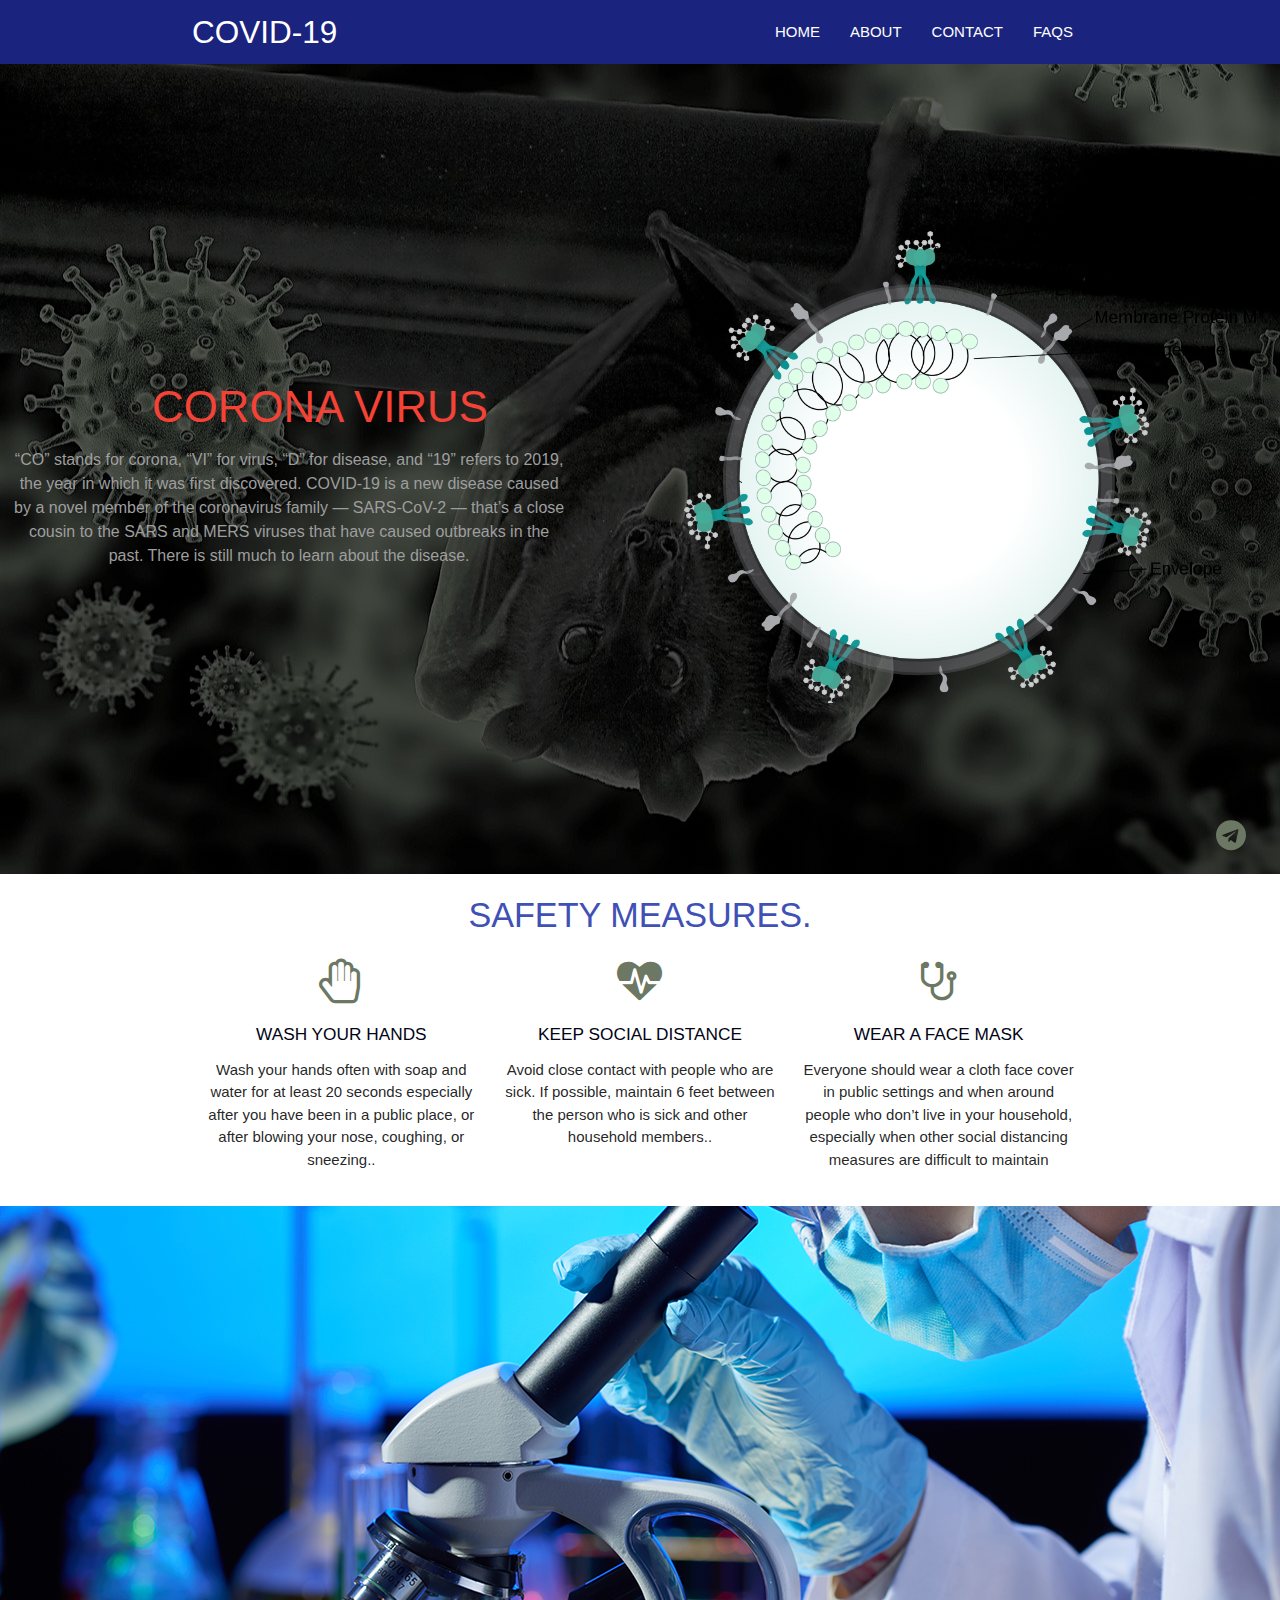
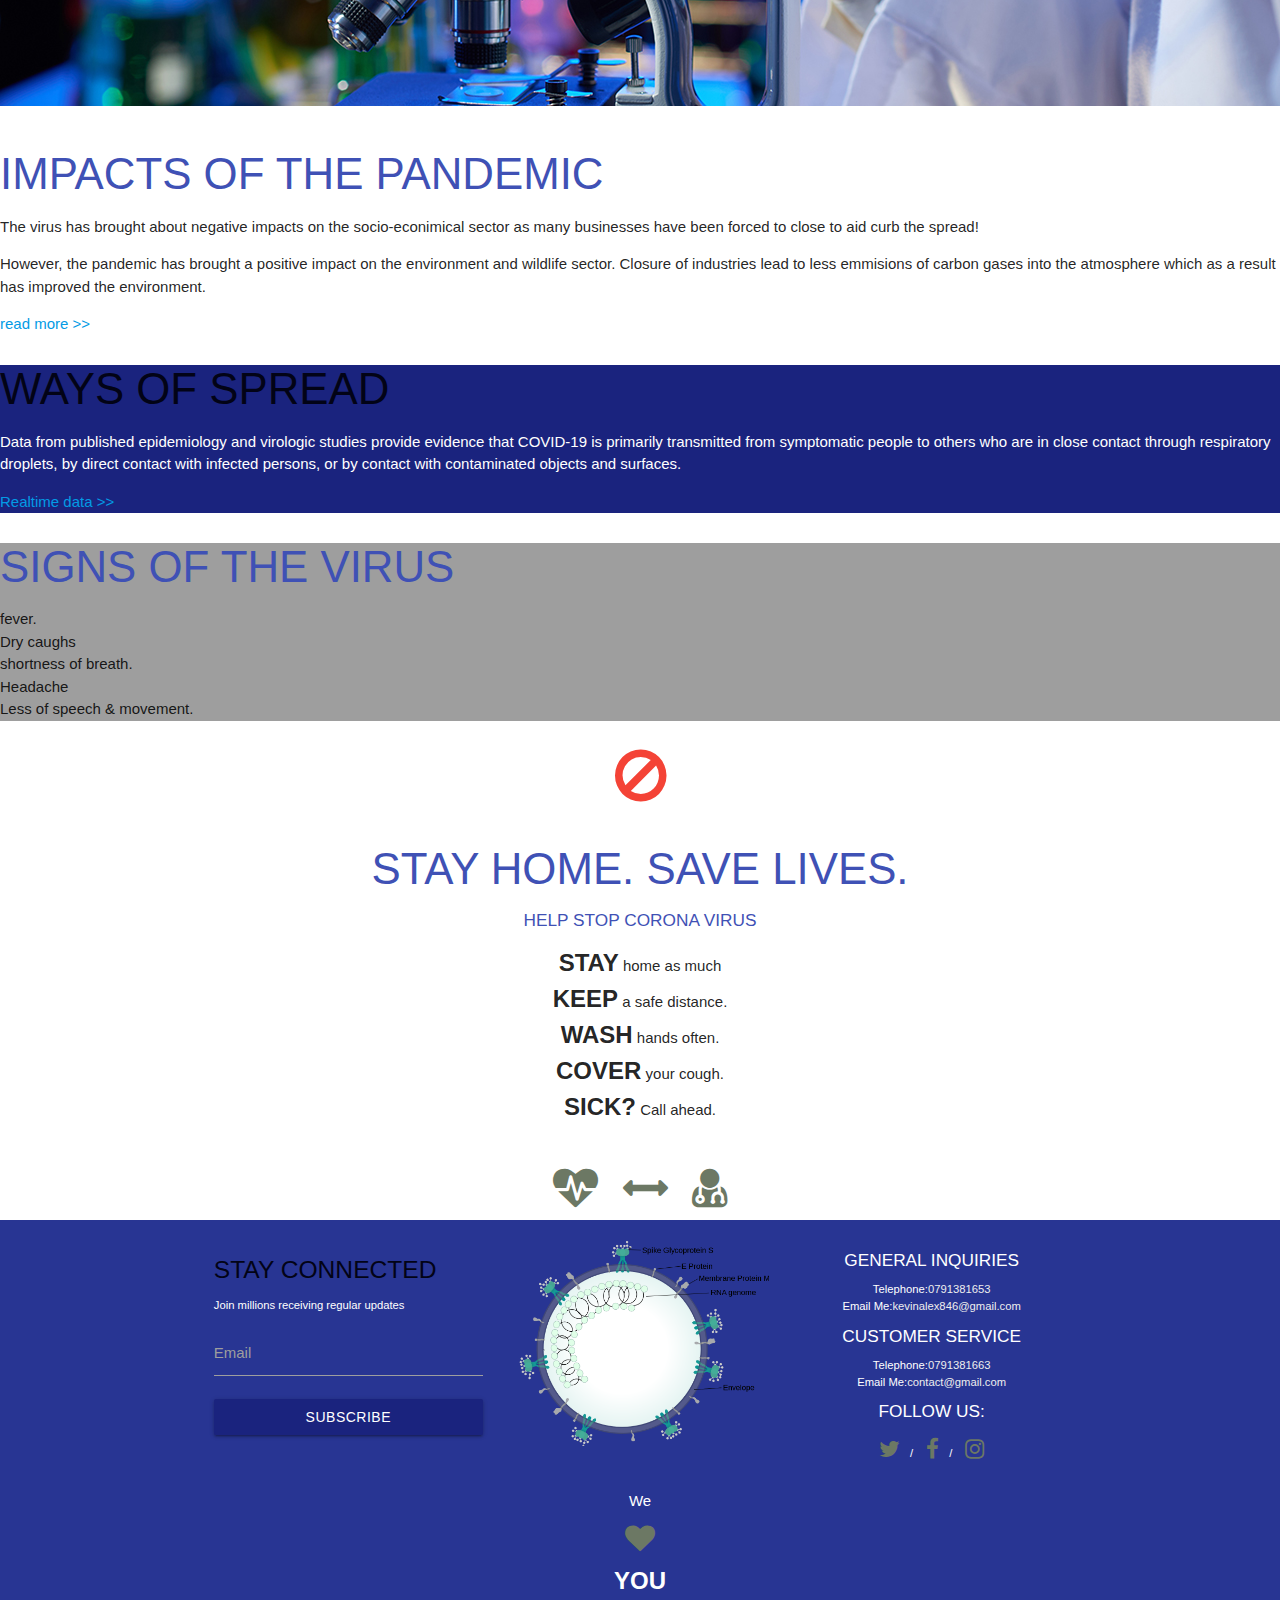
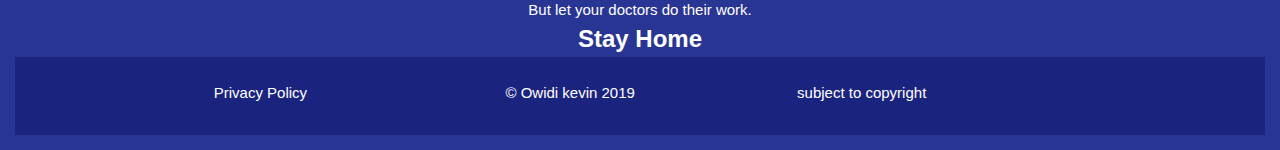
==== commit 857b13ca: "theme and animation" ====
--- a/test.html
+++ b/test.html
@@ -5,6 +5,9 @@
     <meta charset="UTF-8">
     <meta name="viewport" content="width=device-width, initial-scale=1.0">
     <title>Covid-19</title>
+    <!-- google font -->
+    <link rel="stylesheet"
+        href="https://fonts.googleapis.com/css2?family=Lemonade&family=Monserrat:wght@200&family=Satisfy&display=swap">
     <!-- Compiled and minified CSS -->
     <link rel="stylesheet" href="https://cdnjs.cloudflare.com/ajax/libs/materialize/1.0.0/css/materialize.min.css">
     <link rel="stylesheet" href="./assets/css/style.css">
@@ -14,20 +17,17 @@
 </head>
 
 <body>
-    <header class="center">
-        <h4>corona virus (Covid-19)</h4>
-    </header>
     <!-- nav -->
     <div class="sticky-top #1a237e">
         <nav class="#1a237e indigo darken-4">
             <div class="nav-wrapper container">
-                <a href="#!" class="brand-logo">corona</a>
+                <a href="#!" class="brand-logo">covid-19</a>
                 <a href="#" data-target="mobile-demo" class="sidenav-trigger"><i
                         class="fa fa-bars fa-2x white-text"></i></a>
                 <ul class="right hide-on-med-and-down">
                     <li><a href="index.html">Home</a></li>
                     <li><a href="#modal1" class="modal-trigger">About</a></li>
-                    <li><a href="#contact" class="waves-effect">contact</a></li>
+                    <li><a href="#modal2" class="modal-trigger">Contact</a></li>
                     <li><a href="#modal3" class="modal-trigger">faqs</a></li>
                 </ul>
             </div>
@@ -35,28 +35,29 @@
 
         <ul class="sidenav" id="mobile-demo">
             <li><a href="index.html">Home</a></li>
-            <li><a href="#about">About</a></li>
-            <li><a href="#contact">Contact</a></li>
-            <li><a href="faqs.html">faqs</a></li>
+            <li><a href="#modal1">About</a></li>
+            <li><a href="#modal2">Contact</a></li>
+            <li><a href="#modal3">faqs</a></li>
         </ul>
     </div>
     <!-- main -->
     <main>
-        <div class="showcase">
-            <div class="left">
-                <h4 class="indigo-text darken-4 lighten-3">Facts of <span class="red-text">corona virus</span> </h4>
-                <p class="flow-text grey-text">
-                    Coronavirus is a family of viruses, some of which can infect people and animals, named for crownlike
-                    spikes on their surfaces.
-                </p>
-                <p class="flow-text grey-text">
-                    “CO” stands for corona, “VI” for virus, “D” for disease, and “19” refers to 2019, the year
-                    in which it was first discovered. COVID-19 is a new disease caused by a novel member of the
-                    coronavirus family — SARS-CoV-2 — that’s a close cousin to the SARS and MERS viruses that
-                    have caused outbreaks in the past. There is still much to learn about the disease.
-                </p>
-            </div>
-        </div>
+        <section class="showcase row">
+            <div class="show-text col s12 m6 l6">
+                <div>
+                    <h3><span class="red-text center">corona virus</span> </h3>
+                    <p class="flow-text grey-text">
+                        “CO” stands for corona, “VI” for virus, “D” for disease, and “19” refers to 2019, the year
+                        in which it was first discovered. COVID-19 is a new disease caused by a novel member of the
+                        coronavirus family — SARS-CoV-2 — that’s a close cousin to the SARS and MERS viruses that
+                        have caused outbreaks in the past. There is still much to learn about the disease.
+                    </p>
+                </div>
+            </div>
+            <div class="col s12 m6 l6">
+                <img src="/assets/imgs/virion.png" alt="" class="responsive-img">
+            </div>
+        </section>
         <!-- article -->
         <article>
             <div class="container center">
@@ -113,13 +114,20 @@
                         data >></a>
                 </div>
                 <div class="third grey">
-                    <h3 class="header">signs of the virus</h3>
-                    <iframe src="https://www.youtube.com/embed/n6QwnzbRUyA?autoplay=1"></iframe>
-                    </iframe>
+                    <h3 class="header #1a237e indigo-text darken-4">signs of the virus</h3>
+                    <ul>
+                        <li> fever.</li>
+                        <li> Dry caughs</li>
+                        <li> shortness of breath.</li>
+                        <li> Headache</li>
+                        <li> Less of speech & movement.</li>
+                    </ul>
+                    <!-- <iframe src="https://www.youtube.com/embed/n6QwnzbRUyA?autoplay=1"></iframe>
+                    </iframe> -->
                 </div>
                 <div class="fourth center">
                     <i class="fa fa-ban fa-4x red-text"></i> <br>
-                    <b>STAY HOME. SAVE LIVES.</b>
+                    <h3 class="indigo-text darken-4 lighten-3">STAY HOME. SAVE LIVES.</h3>
                     <small>
                         <h6 class="indigo-text darken-4 lighten-3">help stop corona virus</h6>
                     </small>
@@ -147,7 +155,7 @@
         </article>
         <!-- fixed social button -->
         <section class="">
-            <div class="fixed-action-btn" style="bottom: 45px; right: 24px;">
+            <div class="fixed-action-btn" style="bottom: 40px; right: 24px;">
                 <i class="fa fa-telegram small mdi-editor-mode-edit"></i>
 
                 <ul>
@@ -178,7 +186,6 @@
                         <h5>stay connected</h5>
                         <small>Join millions receiving regular updates</small>
                         <form>
-
                             <div class="input-field">
                                 <input id="email" type="email" class="validate">
                                 <label for="email" data-error="wrong" data-success="right">Email</label>
@@ -187,17 +194,10 @@
                                 <button type="submit" class="btn #1a237e indigo darken-4 right"
                                     style="width: 100%;">Subscribe</button>
                             </div>
-                            <br>
                         </form>
-                        <!-- <div class="flex">
-                        <i class="fa fa-instagram fa-2x"></i>
-                        <i class="fa fa-facebook fa-2x"></i>
-                        <i class="fa fa-linkedin fa-2x"></i>
-                        <i class="fa fa-twitter fa-2x"></i>
-                    </div> -->
-                    </div>
-                    <div class="col m4 l4 s12 center white">
-                        <h5 class="black-text">The virion.</h5>
+                    </div>
+                    <div class="col m4 l4 s12 center">
+                        <!-- <h5 class="black-text">The virion.</h5> -->
                         <img src="./assets/imgs/virion.png" alt="" class="responsive-img">
                     </div>
                     <div class="col l4 m4 s12 center">
@@ -220,7 +220,7 @@
                             <small>
                                 <ul>
                                     <li>Telephone:<a class="grey-text text-lighten-3" href="#!">0791381663</a></li>
-                                    <li>Email Us:<a class="grey-text text-lighten-3" href="#!">contact@gmail.com</a>
+                                    <li>Email Me:<a class="grey-text text-lighten-3" href="#!">contact@gmail.com</a>
                                     </li>
                                 </ul>
                             </small>
@@ -230,16 +230,31 @@
                                 <h6 class="white-text">Follow us:</h6>
                             </small>
                             <small>
-                                <a href="http://facebook.com" target="_blank" rel="noopener noreferrer">Facebook</a>/ <a
-                                    href="http://instagram.com" target="_blank" rel="noopener noreferrer">Instagram</a>/
-                                <a href="http://twitter.com" target="_blank" rel="noopener noreferrer">Twitter</a>
-                            </small>
-                        </div>
-                    </div>
-                </div>
-                <!-- my contact -->
-                <!-- <a id="socio-contact" class="waves-effect waves-light btn btn-floating right"><i class="fa fa-facebook-messenger"></i></a> -->
-            </div>
+                                <a href="http://instagram.com" target="_blank" rel="noopener noreferrer"><i
+                                        class="fa fa-twitter fa-2x"></i></a>/
+                                <a href="http://facebook.com" target="_blank" rel="noopener noreferrer"><i
+                                        class="fa fa-facebook fa-2x"></i></a>/
+                                <a href="http://twitter.com" target="_blank" rel="noopener noreferrer"><i
+                                        class="fa fa-instagram fa-2x"></i></a>
+                            </small>
+                        </div>
+                    </div>
+                </div>
+            </div>
+            <section class="footer-content center">
+                <!-- Modal Trigger -->
+                <span class="text-white">
+                    We
+                    <br>
+                    <i class="fa fa-heart fa-2x"></i>
+                    <br>
+                    <b>YOU</b>
+                    <br>
+                    But let your doctors do their work.
+                    <br>
+                    <b>Stay Home</b>
+                </span>
+            </section>
             <div class="footer-copyright #1a237e indigo darken-4">
                 <div class="container">
                     <ul class="row">
@@ -286,7 +301,7 @@
             <div class="container">
                 <h4 class="center indigo-text">Know the history.</h4>
                 <iframe src="https://www.labmanager.com/lab-health-and-safety/covid-19-a-history-of-coronavirus-22021"
-                    width="100%" height="300px" frameborder="0"></iframe>
+                    width="100%" height="300" frameborder="0"></iframe>
             </div>
         </div>
         <div class="modal-footer">
--- a/assets/css/style.css
+++ b/assets/css/style.css
@@ -1,89 +1,96 @@
-i.fa{
-    padding: 20px !important;
-    color: #1a237e;
-}
-b{
-    font-size: 30px;
-    font-weight: 700;
-}
-ul li{
-    list-style: none;
-}
-
-ol li{
-    list-style: disc;
-}
-p.flow-text{
-    font-size: 24px;
-}
-a.nav-link{
-    color:#1a237e;
-}
-h1,h2,h3,h4,h5,h6{
-    text-transform: uppercase;
-}
-header{
-    background: white;
-}
-nav{
-    text-transform: uppercase;
-}
-.sticky-top{
-    position: sticky;
-}
-.showcase{
-    background: linear-gradient(rgb(0, 0, 0,0.9), rgba(0, 0, 0, 0.9)),url('../imgs/covid.jpg') no-repeat;
-    background-attachment: fixed;
-    background-size: cover;
-    height: 85vh !important;
-}
-.showcase .show-text{
-    text-align: left !important;
-}
-.showcase .show-text div{
-    margin: 20% auto 20% auto;
-}
-.showcase .show-text h3{
-    color: #1a237e;
-    /* margin: 2% auto; */
-}
-.showcase h3::before{
-    content: "";
-    height: 10px;
-    width: 100px;
-    background: #fff;
-    display: inline-block;
-    margin:0 10px 5px 10px;
-}
-.showcase h3::after{
-    content: "";
-    height: 10px;
-    width: 100px;
-    background: #fff;
-    display: inline-block;
-    margin:0 10px 5px 10px;
-}
-.showcase p.flow-text{
-    font-family: 'Montserrat',sans-serif;
-    line-height: 40px;
-    margin: 2% auto;
-    /* width: 90%; */
-    text-align: left !important;
-    overflow-y: hidden;
-    font-size: 24px !important;
-    /* padding: 20px; */
-}
-.showcase .show-text{
-        margin: 0;
-        text-align: center;
-    }
-.showcase img.responsive-img{
-        
-        width: 90%;
-        margin: 10% auto;
-    }
-
-article h4::before{
+/* globals */
+:root {
+  --primaryColor: #c7c7c7;
+  --gradientColor: yellow;
+  --mainBG: #020316;
+  --gradientBG: #6c7864;
+  --mainBlack: #000000;
+  --mainWhite: #ffffff;
+}
+body,
+html {
+  margin: 0;
+  padding: 0;
+}
+i.fa {
+  padding: 20px !important;
+  color: var(--gradientBG);
+}
+b {
+  font-size: 30px;
+  font-weight: 700;
+}
+ul li {
+  list-style: none;
+}
+
+ol li {
+  list-style: disc;
+}
+
+h1,
+h2,
+h3,
+h4,
+h5,
+h6 {
+  text-transform: uppercase;
+  color: var(--mainBG);
+}
+/* end globals */
+
+/* navbar */
+nav {
+  text-transform: uppercase;
+  background: var(--gradientBG) !important;
+}
+/* end navbar */
+
+/* showcase */
+.showcase {
+  display: flex;
+  justify-content: center;
+  align-items: center;
+  min-height: 90vh;
+  background: linear-gradient(rgba(0,0,0,0.5),rgba(0,0,0,0.6)),url('../imgs/battie.jpg');
+  /* background: url(../imgs/battie.jpg); */
+  background-repeat: no-repeat;
+  background-size: cover;
+  background-position: center;
+}
+.showcase h2 {
+  color: var(--mainWhite);
+  font-size: 12rem;
+  border-bottom: 1rem solid var(--primaryColor);
+}
+/* intro */
+section.intro {
+  display: flex;
+  justify-content: center;
+  align-items: center;
+  min-height: 90vh;
+}
+
+/* end intro */
+
+/* parallax */
+section.parallax-content {
+  color: var(--mainWhite);
+  display: flex;
+  justify-content: space-evenly;
+  align-items: center;
+}
+section.parallax-content p {
+  text-align: center;
+  line-height: 3rem;
+}
+section.parallax-content img {
+  max-width: 50%;
+}
+/* end parallax */
+
+/* article */
+/* article h4::before{
     content: "";
     height: 5px;
     width: 100px;
@@ -98,8 +105,8 @@
     background: #1a237e;
     display: inline-block;
     margin:0 10px 10px 10px;
-}
-section.content{
+} */
+/* section.content{
     background: linear-gradient(rgba(0,0,0,0.85), rgba(0,0,0,0.85)),url('../imgs/Coronavirus-Detection.jpg');
     height: 50vh;
     background-attachment: fixed;
@@ -112,186 +119,180 @@
 .contact ul{
     display: flex;
     align-items: center;
-}
-.section{
-    display: grid;
-    grid-template-columns: repeat(2,1fr);
-    padding: 0 !important;
-    
-}
-section.section div{
-    margin: 0;
-    padding: 12%;
-}
-
-section.section div.left{
-    color: #fff;
-}
-section.content{
-    padding: 0 !important;
-
-}
-section.content span a{
-    margin: 10% 0% 10% 0%;
-    border-radius: 30px;
-    background-color: #fff;
-    mix-blend-mode: screen;
-}
-section.content span i{
-    /* color: rgba(255, 255, 255, 0.87); */
-    color: black;
-}
+} */
+section.grid {
+  display: grid;
+  grid-template-columns: repeat(2, 1fr);
+  padding: 0 !important;
+}
+section.grid div {
+  margin: 0;
+  padding: 12%;
+}
+
+section.grid div.second {
+  color: #fff;
+  background: var(--gradientBG);
+}
+section.grid div.second a {
+  color: var(--mainBG);
+}
+section.grid div.third {
+  background: var(--primaryColor);
+  color: var(--gradientBG);
+  text-transform: capitalize;
+  line-height: 2.5rem;
+}
+section.grid div.fourth b {
+  color: var(--gradientBG);
+  font-weight: 300;
+}
+/* end grid section */
+/* demo section */
+section.demo {
+  position: relative;
+}
+section.demo .demo-text {
+  background: rgba(255, 255, 255, 0.8);
+  color: var(--mainBG);
+  border-radius: 3rem;
+  padding: 5rem;
+  justify-content: space-evenly;
+  position: absolute;
+  right: 30px;
+  top: 30%;
+}
+section.demo .demo-text b {
+  color: var(--gradientBG);
+  font-weight: 300;
+}
+/* end demo */
+
+/* scroll icon */
+#scrollIcon {
+  position: fixed;
+  bottom: 25px;
+  right: 25px;
+  display: none;
+}
+
+/* end scrol icon */
+/* footer */
 footer{
-    background: #1a1a1a;
-    color: #808080;
-}
-footer div.flex{
-    display: flex;
-    justify-content: space-around;
-}
-.footer-content{
-    background-size: cover;
-    background: linear-gradient(rgb(0, 0, 0,0.9),rgba(0, 0, 0, 0.938)),url('../imgs/sn-hepatitis.jpg');
-    background-size: cover;
-    height: 50vh;
-    background-attachment: fixed;
-    display: flex;
-    justify-content: center;
-    align-content: center;
-}
-.footer-content span{
-    font-family: 'Montserrat',sans-serif;
-    line-height: 36px;
-    overflow-y: hidden;
-    font-size: 24px !important;
-}
-/* copyright */
-footer div.copyright{
-    padding: 5px;
-    color: #fff !important;
-    border-top: 1px solid black;
-}
-
-
-@media (max-width: 576px) { 
-    i.fa{
-        padding: 10px !important;
-    }
-    b{
-        font-size: 24px;
-        font-weight: 500;
-    }
-    p.flow-text{
-        font-size: 8px;
-    }
-    .showcase{
-        height: 60vh;
-    }
-    .showcase p.flow-text{
+    background: var(--gradientBG) !important;
+    color: var(--primaryColor);
+    padding: 1rem;
+}
+
+@media (max-width: 576px) {
+  i.fa {
+    padding: 10px !important;
+  }
+  b {
+    font-size: 24px;
+    font-weight: 500;
+  }
+  p.flow-text {
+    font-size: 8px;
+  }
+  .showcase {
+    height: 60vh;
+  }
+  .showcase p.flow-text {
     width: 100%;
     text-align: left;
     overflow-y: hidden;
     font-size: 16px;
-}
-    .showcase .show-text{
-        margin: 0;
-        text-align: center;
-
-    }
-    section.section{
-        display: block;
-        width: 100%;
-        
-    }
-
- }
-
-
- /* faqs */
- 
-@media (max-width: 768px) { 
-    i.fa{
-        padding: 10px !important;
-    }
-    b{
-        font-size: 24px;
-        font-weight: 500;
-    }
-    p.flow-text{
-        font-size: 8px;
-    }
-    .showcase{
-        height: 60vh;
-    }
-    .showcase p.flow-text{
+  }
+  .showcase .show-text {
+    margin: 0;
+    text-align: center;
+  }
+  section.section {
+    display: block;
+    width: 100%;
+  }
+}
+
+/* faqs */
+
+@media (max-width: 768px) {
+  i.fa {
+    padding: 10px !important;
+  }
+  b {
+    font-size: 24px;
+    font-weight: 500;
+  }
+  p.flow-text {
+    font-size: 8px;
+  }
+  .showcase {
+    height: 60vh;
+  }
+  .showcase p.flow-text {
     width: 90%;
     text-align: center;
     overflow-y: hidden;
     font-size: 16px;
-}
-    .showcase .show-text{
-        margin: 0;
-        text-align: center;
-
-    }
-    section.section{
-        display: block;
-        
-    }
- }
-
-
-@media (max-width: 992px) { 
-    i.fa{
-        padding: 10px !important;
-    }
-    b{
-        font-size: 24px;
-        font-weight: 500;
-    }
-    p.flow-text{
-        font-size: 8px;
-    }
-    .showcase{
-        height: 68vh;
-    }
-    .showcase p.flow-text{
+  }
+  .showcase .show-text {
+    margin: 0;
+    text-align: center;
+  }
+  section.section {
+    display: block;
+  }
+}
+
+@media (max-width: 992px) {
+  i.fa {
+    padding: 10px !important;
+  }
+  b {
+    font-size: 24px;
+    font-weight: 500;
+  }
+  p.flow-text {
+    font-size: 8px;
+  }
+  .showcase {
+    height: 68vh;
+  }
+  .showcase p.flow-text {
     width: 90%;
     text-align: center;
     overflow-y: hidden;
     font-size: 16px;
-}
-    .showcase .show-text{
-        margin: 0;
-        text-align: center;
-
-    }
-
- }
-
-@media (min-width: 1200px) { 
-    i.fa{
-        padding: 10px !important;
-    }
-    b{
-        font-size: 24px;
-        font-weight: 500;
-    }
-    p.flow-text{
-        font-size: 8px;
-    }
-    .showcase{
-        height: 68vh;
-    }
-    .showcase p.flow-text{
+  }
+  .showcase .show-text {
+    margin: 0;
+    text-align: center;
+  }
+}
+
+@media (min-width: 1200px) {
+  i.fa {
+    padding: 10px !important;
+  }
+  b {
+    font-size: 24px;
+    font-weight: 500;
+  }
+  p.flow-text {
+    font-size: 8px;
+  }
+  .showcase {
+    height: 68vh;
+  }
+  .showcase p.flow-text {
     width: 90%;
     text-align: center;
     overflow-y: hidden;
     font-size: 16px;
-}
-    .showcase .show-text{
-        margin: 0;
-        text-align: center;
-
-    }
-}+  }
+  .showcase .show-text {
+    margin: 0;
+    text-align: center;
+  }
+}
